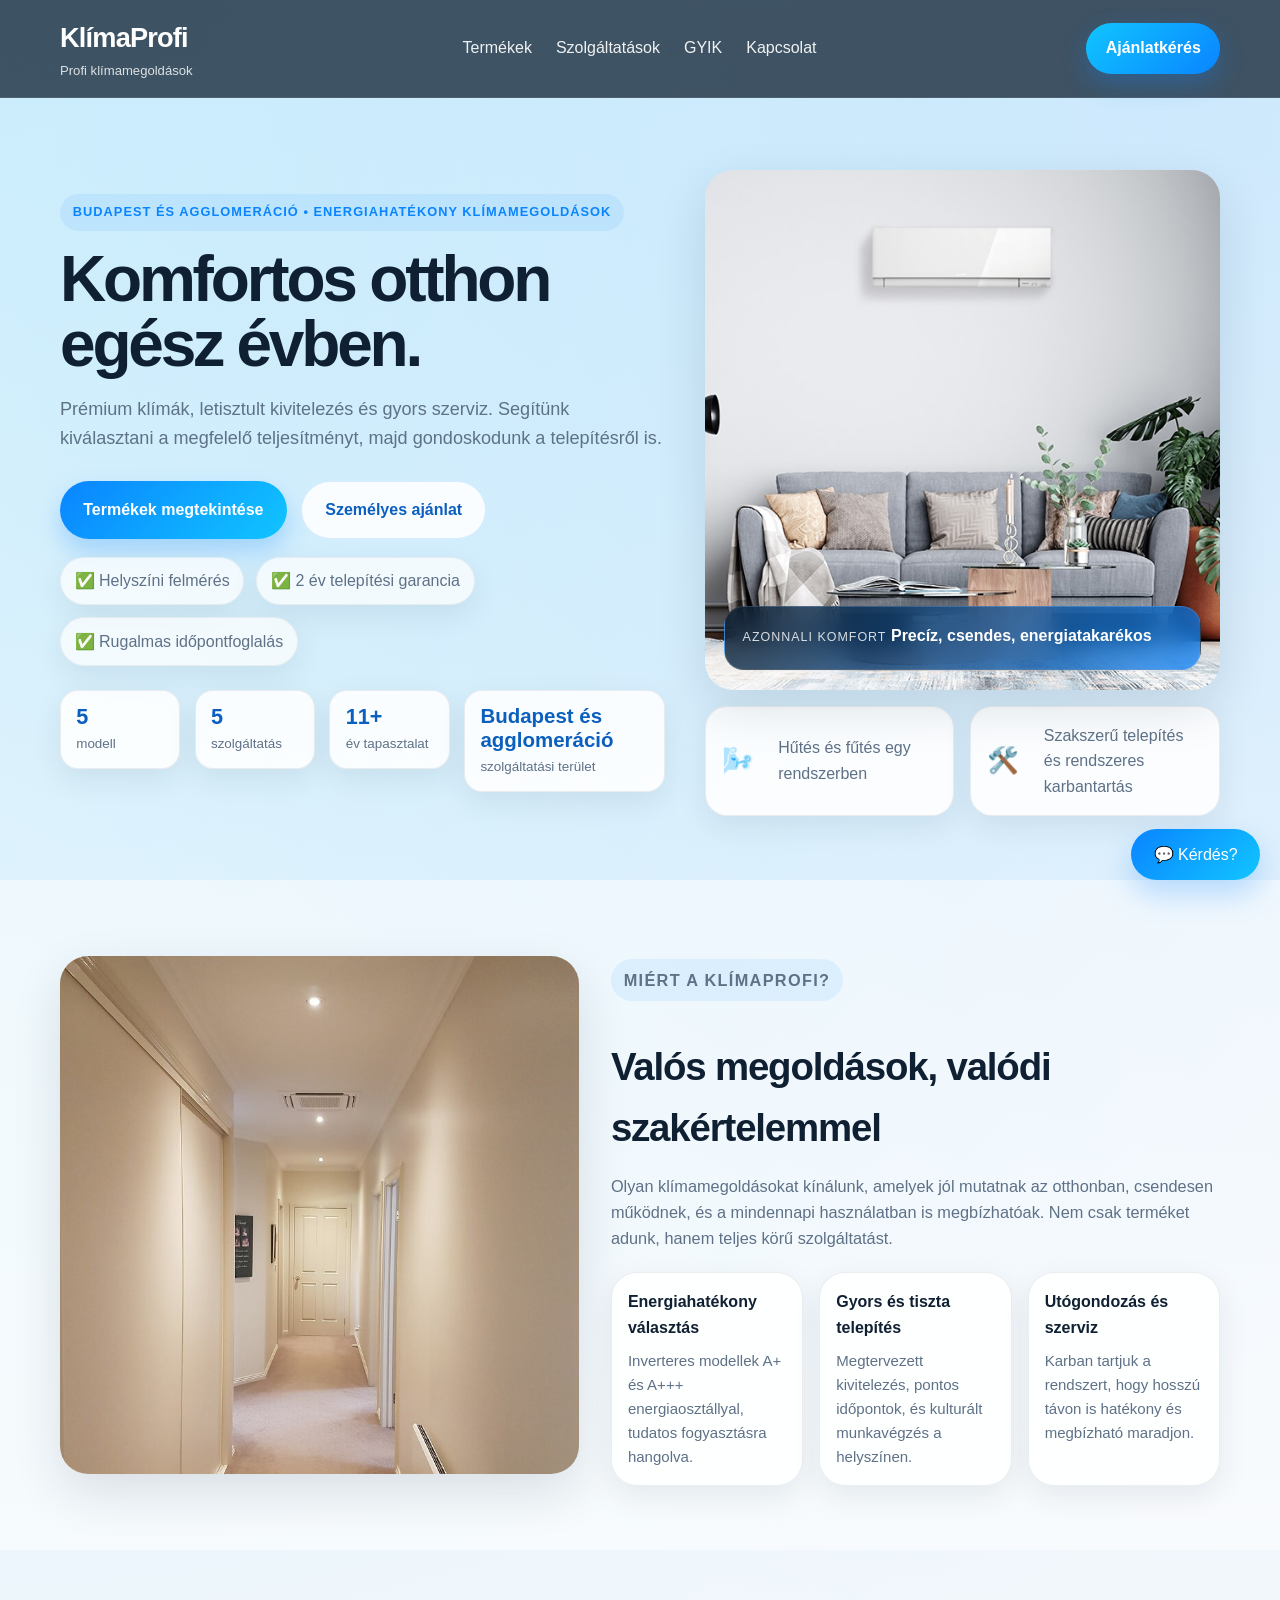
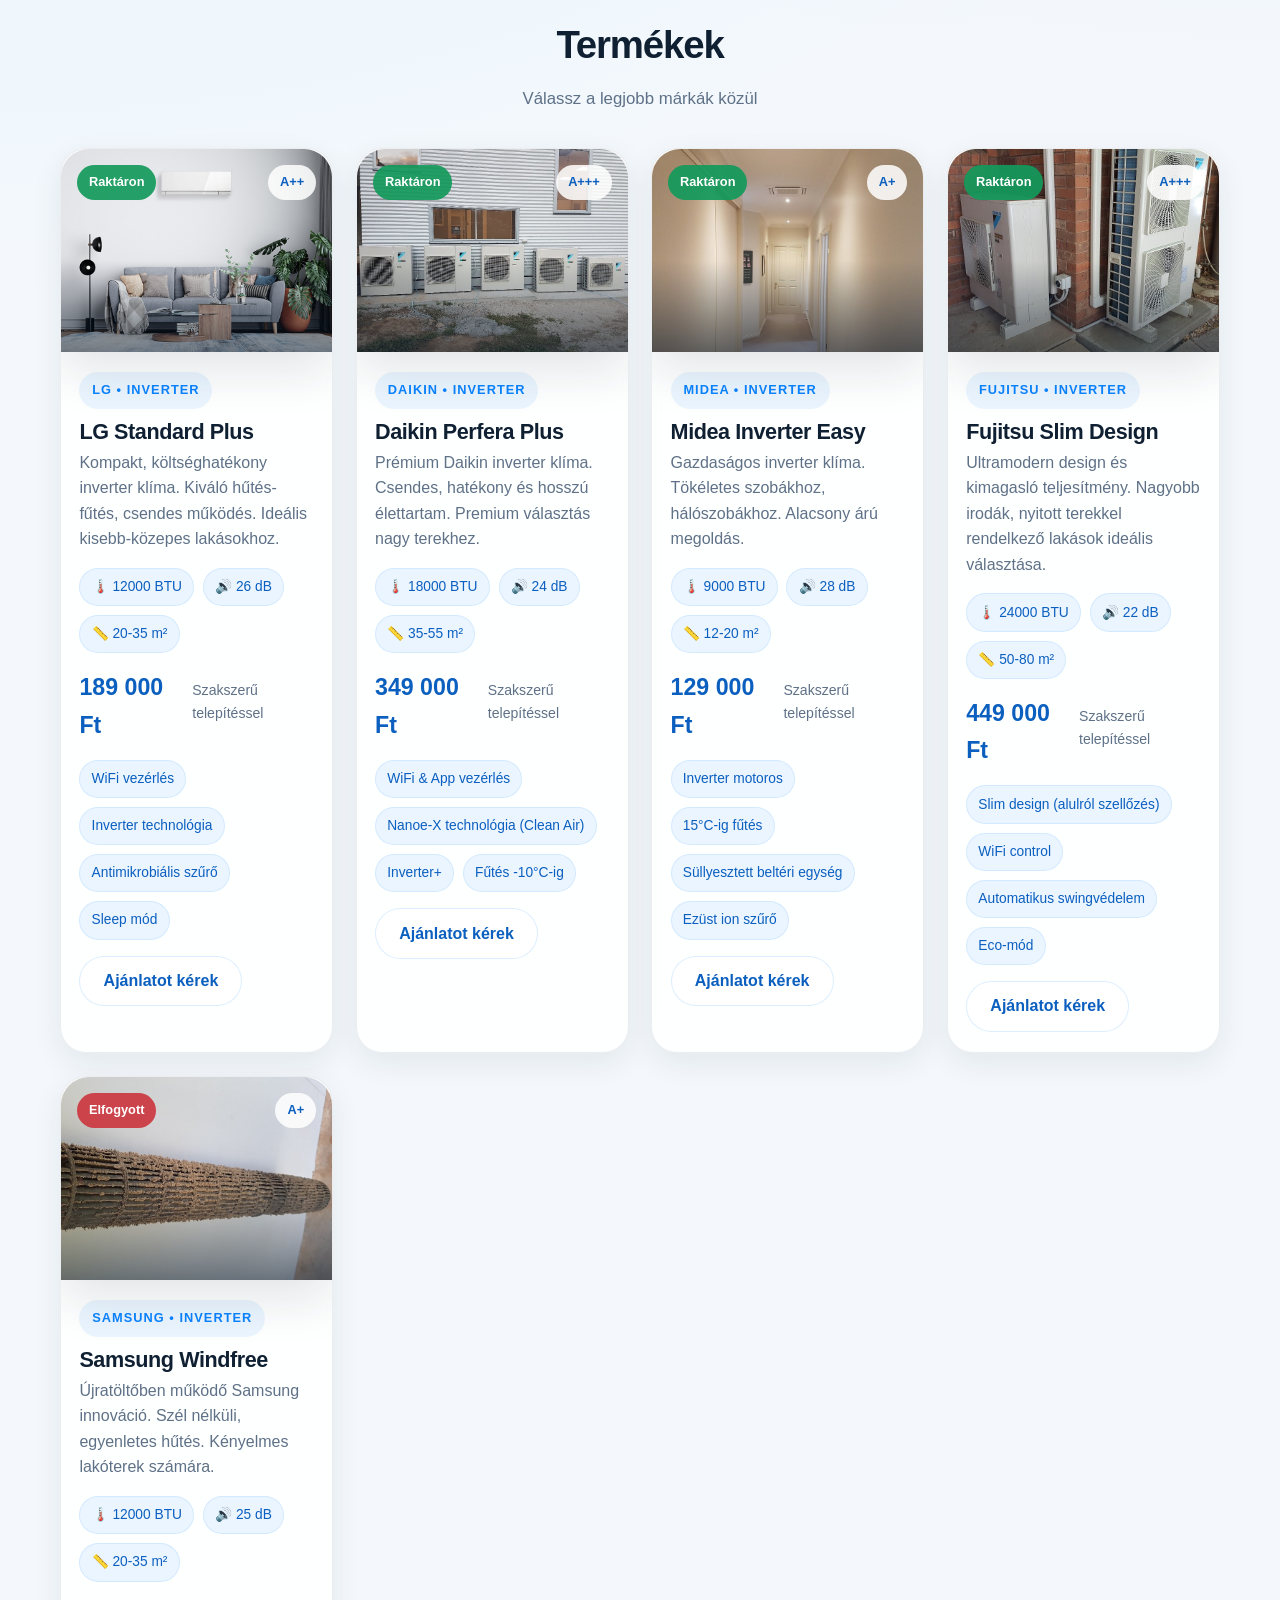
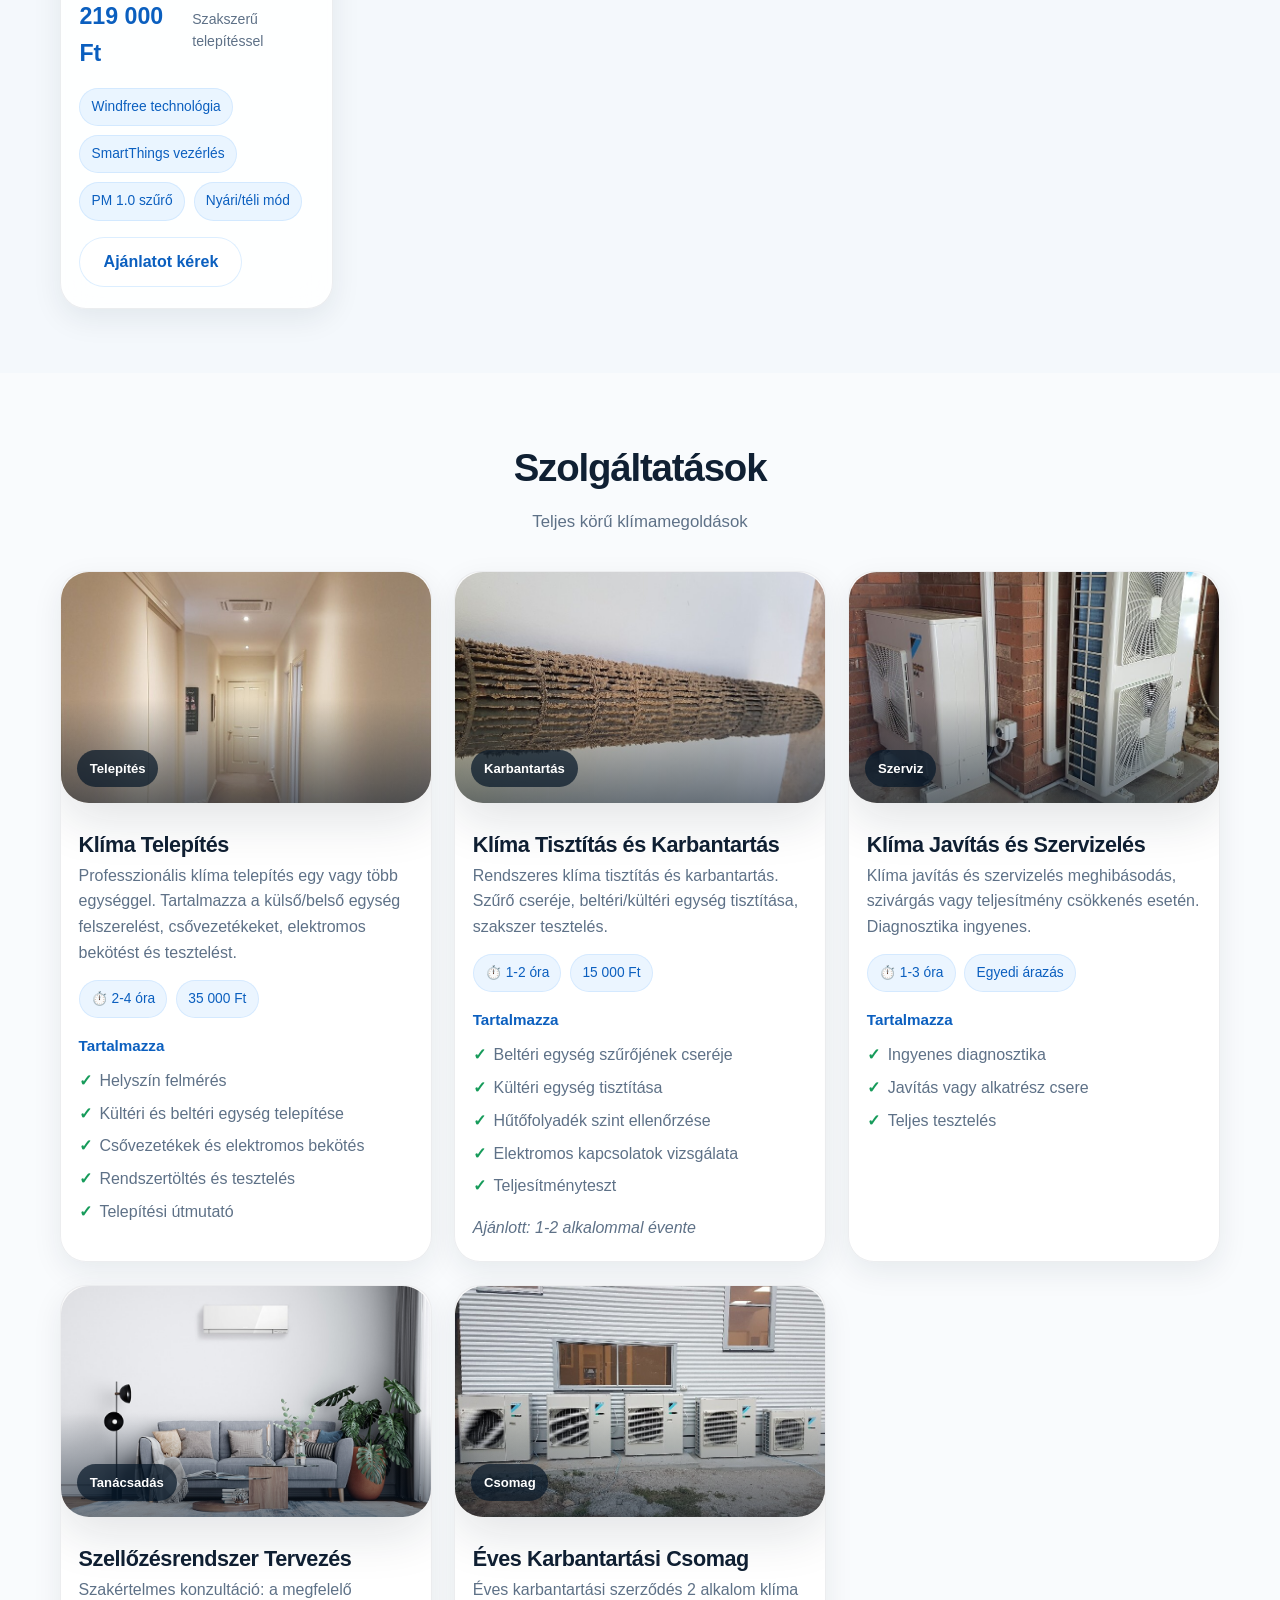
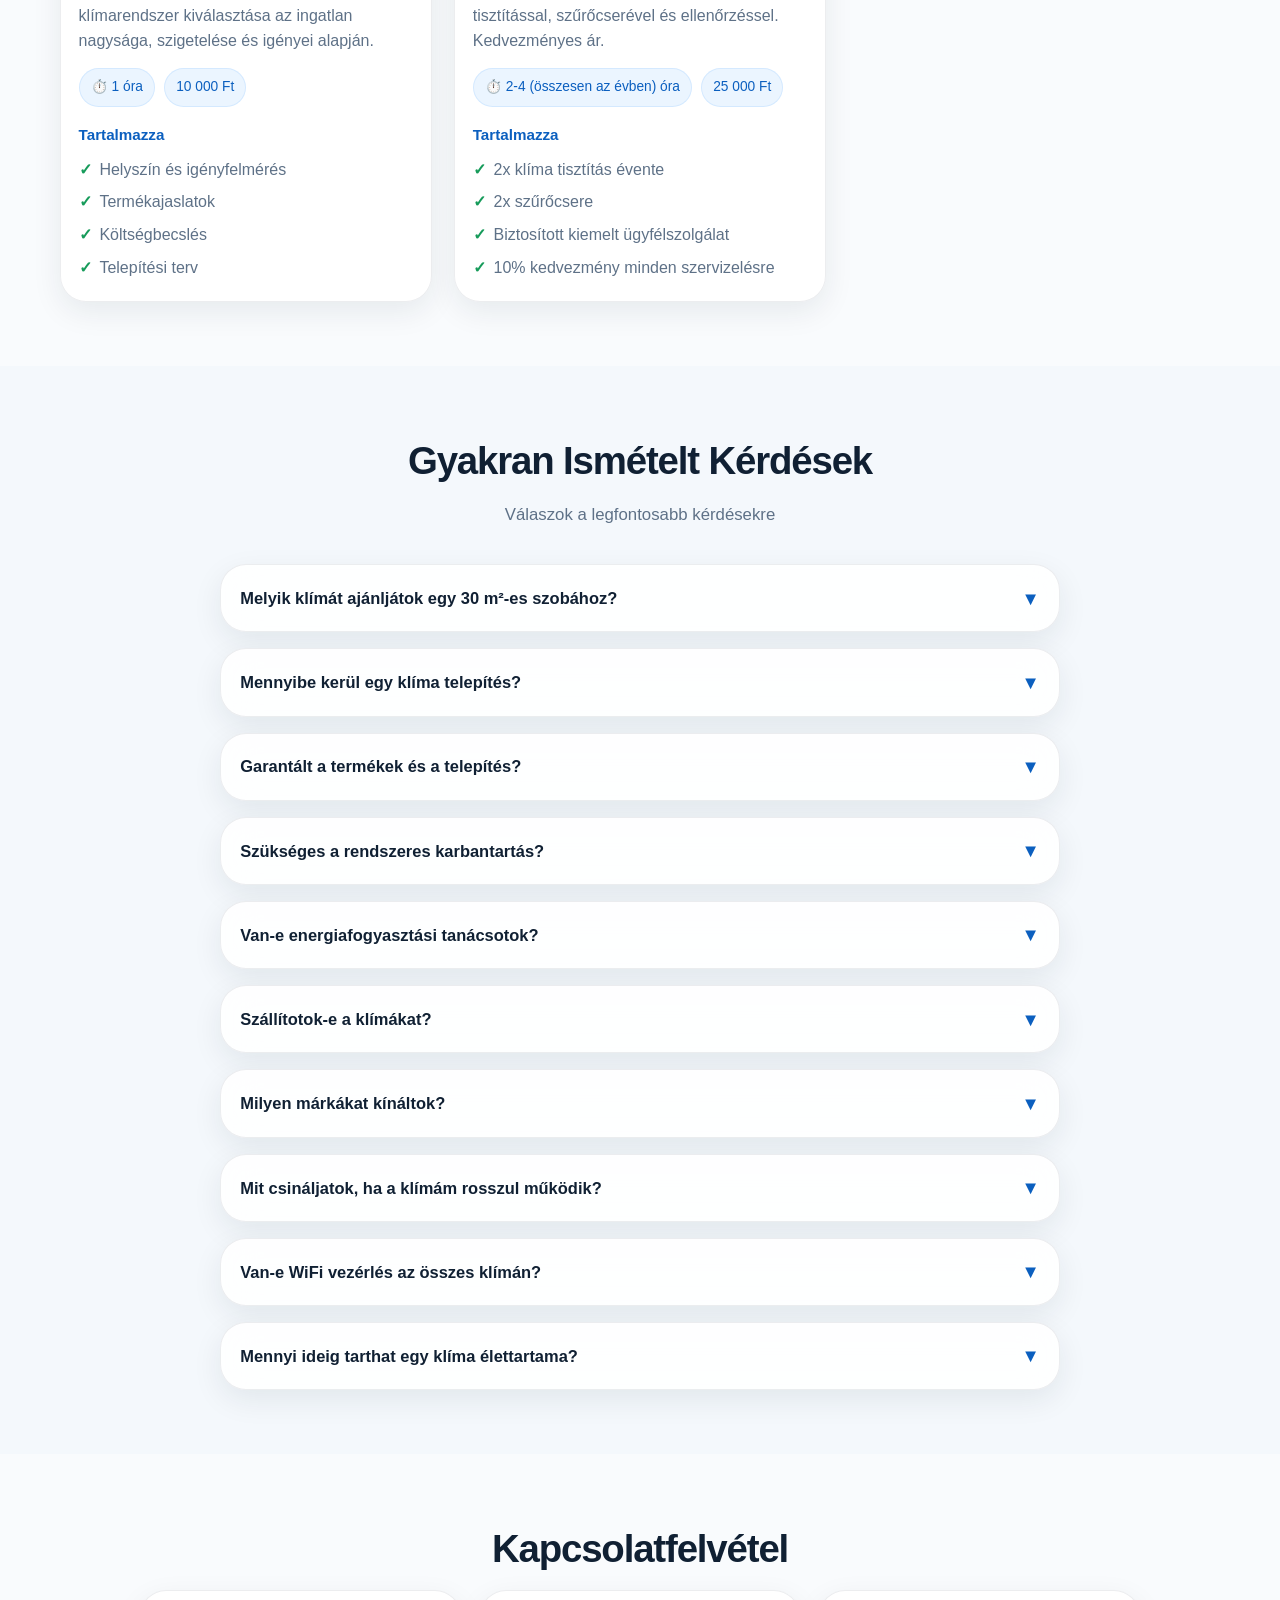
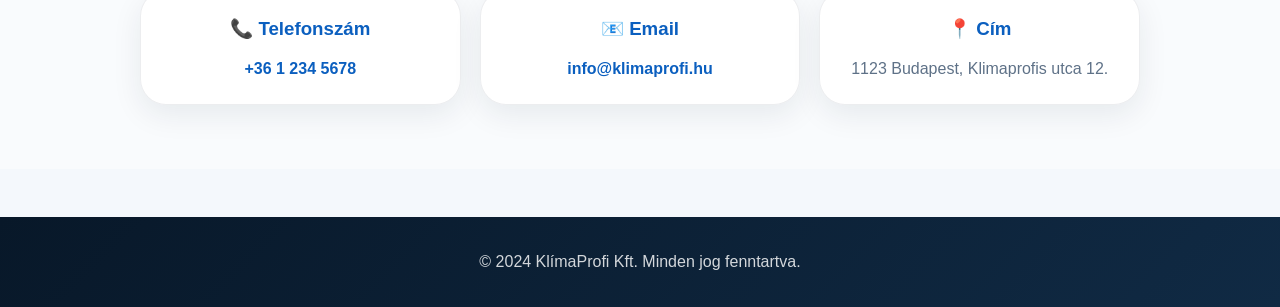
==== docs/index.html @ 574453ff "Add files via upload" ====
<!DOCTYPE html>
<html lang="hu">
<head>
    <meta charset="UTF-8">
    <meta name="viewport" content="width=device-width, initial-scale=1.0">
    <title>KlímaProfi Kft. - Klímamegoldások</title>
    <link rel="stylesheet" href="style.css">
</head>
<body>
    <!-- Navigation -->
    <nav class="navbar">
        <div class="container">
            <div class="logo">
                <h1>KlímaProfi</h1>
                <p class="tagline">Profi klímamegoldások</p>
            </div>
            <ul class="nav-links">
                <li><a href="#termekek">Termékek</a></li>
                <li><a href="#szolgaltatasok">Szolgáltatások</a></li>
                <li><a href="#gyik">GYIK</a></li>
                <li><a href="#kapcsolat">Kapcsolat</a></li>
            </ul>
            <a class="nav-cta" href="#kapcsolat">Ajánlatkérés</a>
        </div>
    </nav>

    <!-- Hero Section -->
    <section class="hero">
        <div class="container hero-layout">
            <div class="hero-copy">
                <p class="eyebrow">Budapest és agglomeráció • energiahatékony klímamegoldások</p>
                <h2>Komfortos otthon egész évben.</h2>
                <p class="hero-lead">
                    Prémium klímák, letisztult kivitelezés és gyors szerviz. Segítünk kiválasztani a megfelelő
                    teljesítményt, majd gondoskodunk a telepítésről is.
                </p>
                <div class="hero-actions">
                    <a class="cta-btn" href="#termekek">Termékek megtekintése</a>
                    <a class="secondary-btn" href="#kapcsolat">Személyes ajánlat</a>
                </div>
                <div class="hero-points">
                    <span>✅ Helyszíni felmérés</span>
                    <span>✅ 2 év telepítési garancia</span>
                    <span>✅ Rugalmas időpontfoglalás</span>
                </div>
                <div class="hero-stats">
                    <div class="stat-card"><strong id="stat-products">5</strong><span>modell</span></div>
                    <div class="stat-card"><strong id="stat-services">5</strong><span>szolgáltatás</span></div>
                    <div class="stat-card"><strong id="stat-years">10+</strong><span>év tapasztalat</span></div>
                    <div class="stat-card"><strong id="stat-area">Budapest</strong><span>szolgáltatási terület</span></div>
                </div>
            </div>

            <div class="hero-visual">
                <div class="hero-image-card">
                    <img src="assets/hero-split-ac.jpg" alt="Modern nappali klímaberendezéssel">
                    <div class="floating-card">
                        <span class="floating-label">Azonnali komfort</span>
                        <strong>Precíz, csendes, energiatakarékos</strong>
                    </div>
                </div>
                <div class="hero-mini-grid">
                    <div class="mini-card">
                        <span>🌬️</span>
                        <p>Hűtés és fűtés egy rendszerben</p>
                    </div>
                    <div class="mini-card">
                        <span>🛠️</span>
                        <p>Szakszerű telepítés és rendszeres karbantartás</p>
                    </div>
                </div>
            </div>
        </div>
    </section>

    <!-- Intro Section -->
    <section class="section intro-section">
        <div class="container intro-grid">
            <div class="intro-image-frame">
                <img src="assets/intro-installation.jpg" alt="Klímaszerelő szakember munkában">
            </div>
            <div class="intro-copy">
                <p class="eyebrow">Miért a KlímaProfi?</p>
                <h2>Valós megoldások, valódi szakértelemmel</h2>
                <p>
                    Olyan klímamegoldásokat kínálunk, amelyek jól mutatnak az otthonban, csendesen működnek,
                    és a mindennapi használatban is megbízhatóak. Nem csak terméket adunk, hanem teljes körű szolgáltatást.
                </p>
                <div class="intro-highlights">
                    <article>
                        <h3>Energiahatékony választás</h3>
                        <p>Inverteres modellek A+ és A+++ energiaosztállyal, tudatos fogyasztásra hangolva.</p>
                    </article>
                    <article>
                        <h3>Gyors és tiszta telepítés</h3>
                        <p>Megtervezett kivitelezés, pontos időpontok, és kulturált munkavégzés a helyszínen.</p>
                    </article>
                    <article>
                        <h3>Utógondozás és szerviz</h3>
                        <p>Karban tartjuk a rendszert, hogy hosszú távon is hatékony és megbízható maradjon.</p>
                    </article>
                </div>
            </div>
        </div>
    </section>

    <!-- Products Section -->
    <section id="termekek" class="section">
        <div class="container">
            <h2>Termékek</h2>
            <p class="section-subtitle">Válassz a legjobb márkák közül</p>
            <div id="products-grid" class="products-grid">
                <!-- Termékek dinamikusan töltődnek be -->
            </div>
        </div>
    </section>

    <!-- Services Section -->
    <section id="szolgaltatasok" class="section section-alt">
        <div class="container">
            <h2>Szolgáltatások</h2>
            <p class="section-subtitle">Teljes körű klímamegoldások</p>
            <div id="services-grid" class="services-grid">
                <!-- Szolgáltatások dinamikusan töltődnek be -->
            </div>
        </div>
    </section>

    <!-- FAQ Section -->
    <section id="gyik" class="section">
        <div class="container">
            <h2>Gyakran Ismételt Kérdések</h2>
            <p class="section-subtitle">Válaszok a legfontosabb kérdésekre</p>
            <div id="faq-container" class="faq-container">
                <!-- GYIK-ek dinamikusan töltődnek be -->
            </div>
        </div>
    </section>

    <!-- Contact Section -->
    <section id="kapcsolat" class="section section-alt">
        <div class="container">
            <h2>Kapcsolatfelvétel</h2>
            <div class="contact-info">
                <div class="contact-item">
                    <h3>📞 Telefonszám</h3>
                    <p><a href="tel:+36123456778">+36 1 234 5678</a></p>
                </div>
                <div class="contact-item">
                    <h3>📧 Email</h3>
                    <p><a href="mailto:info@klimaprofi.hu">info@klimaprofi.hu</a></p>
                </div>
                <div class="contact-item">
                    <h3>📍 Cím</h3>
                    <p>1123 Budapest, Klimaprofis utca 12.</p>
                </div>
            </div>
        </div>
    </section>

    <!-- Footer -->
    <footer class="footer">
        <p>&copy; 2024 KlímaProfi Kft. Minden jog fenntartva.</p>
    </footer>

    <!-- Chatbot Widget -->
    <div id="chatbot-widget" class="chatbot-widget">
        <button id="chatbot-toggle" class="chatbot-toggle">💬 Kérdés?</button>
        <div id="chatbot-window" class="chatbot-window" style="display: none;">
            <div class="chatbot-header">
                <h4>KlímaProfi AI Asszisztens</h4>
                <button id="chatbot-close" class="close-btn">✕</button>
            </div>
            <div id="chatbot-messages" class="chatbot-messages"></div>
            <div class="chatbot-input">
                <label class="sr-only" for="chatbot-input">Chatbot kérdés</label>
                <input type="text" id="chatbot-input" placeholder="Írj egy kérdést..." aria-label="Chatbot kérdés">
                <button id="chatbot-send">Küldés</button>
            </div>
        </div>
    </div>

    <script src="script.js"></script>
    <script>
        document.addEventListener('DOMContentLoaded', () => {
            const chatbotToggle = document.getElementById('chatbot-toggle');
            const chatbotWindow = document.getElementById('chatbot-window');
            const chatbotClose = document.getElementById('chatbot-close');
            const chatbotMessages = document.getElementById('chatbot-messages');
            const chatbotInput = document.getElementById('chatbot-input');
            const chatbotSend = document.getElementById('chatbot-send');

            // --- Event Listeners ---
            chatbotToggle.addEventListener('click', () => {
                chatbotWindow.style.display = 'flex';
                chatbotToggle.style.display = 'none';
            });

            chatbotClose.addEventListener('click', () => {
                chatbotWindow.style.display = 'none';
                chatbotToggle.style.display = 'block';
            });

            chatbotSend.addEventListener('click', sendMessage);
            chatbotInput.addEventListener('keypress', (e) => {
                if (e.key === 'Enter') {
                    sendMessage();
                }
            });

            // --- Functions ---
            function addMessage(message, sender) {
                const messageElement = document.createElement('div');
                messageElement.classList.add('message', sender);
                messageElement.textContent = message;
                chatbotMessages.appendChild(messageElement);
                chatbotMessages.scrollTop = chatbotMessages.scrollHeight;
            }

            async function sendMessage() {
                const message = chatbotInput.value.trim();
                if (message === '') return;

                addMessage(message, 'user');
                chatbotInput.value = '';

                try {
                    const response = await fetch('http://localhost:5000/api/chat', {
                        method: 'POST',
                        headers: {
                            'Content-Type': 'application/json',
                        },
                        body: JSON.stringify({ message }),
                    });

                    if (!response.ok) {
                        throw new Error(`HTTP error! status: ${response.status}`);
                    }

                    const data = await response.json();
                    addMessage(data.response, 'bot');
                } catch (error) {
                    console.error('Hiba a chatbot API hívásakor:', error);
                    addMessage('Hiba történt a válasszal. Kérlek, próbáld újra később.', 'bot');
                }
            }
        });
    </script>
</body>
</html>
---- docs/style.css ----
* {
    margin: 0;
    padding: 0;
    box-sizing: border-box;
}

:root {
    --bg: #f4f8fc;
    --surface: rgba(255, 255, 255, 0.88);
    --surface-strong: #ffffff;
    --text: #102033;
    --muted: #5e7187;
    --primary: #0a84ff;
    --primary-dark: #0b5fbf;
    --accent: #11c5ff;
    --line: rgba(16, 32, 51, 0.08);
    --shadow: 0 18px 50px rgba(16, 32, 51, 0.12);
    --shadow-soft: 0 10px 30px rgba(16, 32, 51, 0.08);
}

html {
    scroll-behavior: smooth;
}

body {
    font-family: 'Segoe UI', Tahoma, Geneva, Verdana, sans-serif;
    line-height: 1.6;
    color: var(--text);
    background:
        radial-gradient(circle at top left, rgba(17, 197, 255, 0.16), transparent 28%),
        radial-gradient(circle at top right, rgba(10, 132, 255, 0.12), transparent 25%),
        var(--bg);
}

img {
    max-width: 100%;
    display: block;
}

.container {
    max-width: 1200px;
    margin: 0 auto;
    padding: 0 20px;
}

a {
    text-decoration: none;
    color: inherit;
}

button {
    cursor: pointer;
    border: none;
    font-size: 1rem;
    font-family: inherit;
}

.sr-only {
    position: absolute;
    width: 1px;
    height: 1px;
    padding: 0;
    margin: -1px;
    overflow: hidden;
    clip: rect(0, 0, 0, 0);
    white-space: nowrap;
    border: 0;
}

.eyebrow {
    display: inline-block;
    font-size: 0.8rem;
    font-weight: 700;
    letter-spacing: 0.08em;
    text-transform: uppercase;
    color: var(--primary);
    background: rgba(10, 132, 255, 0.08);
    padding: 0.5rem 0.8rem;
    border-radius: 999px;
}

/* Navigation */
.navbar {
    position: sticky;
    top: 0;
    z-index: 1000;
    backdrop-filter: blur(18px);
    background: rgba(8, 24, 41, 0.72);
    border-bottom: 1px solid rgba(255, 255, 255, 0.08);
    color: white;
}

.navbar .container {
    display: flex;
    justify-content: space-between;
    align-items: center;
    gap: 1rem;
    padding-top: 1rem;
    padding-bottom: 1rem;
}

.logo h1 {
    font-size: 1.7rem;
    font-weight: 800;
    letter-spacing: -0.03em;
}

.logo .tagline {
    font-size: 0.82rem;
    opacity: 0.82;
}

.nav-links {
    display: flex;
    list-style: none;
    gap: 1.5rem;
    align-items: center;
}

.nav-links a,
.nav-cta {
    color: rgba(255, 255, 255, 0.92);
    transition: all 0.25s ease;
}

.nav-links a:hover {
    color: white;
}

.nav-cta {
    background: linear-gradient(135deg, var(--accent), var(--primary));
    color: white;
    padding: 0.8rem 1.2rem;
    border-radius: 999px;
    font-weight: 700;
    box-shadow: 0 10px 24px rgba(10, 132, 255, 0.28);
}

.nav-cta:hover {
    transform: translateY(-1px);
}

/* Hero Section */
.hero {
    padding: 4.5rem 0 4rem;
    color: var(--text);
}

.hero-layout {
    display: grid;
    grid-template-columns: 1.08fr 0.92fr;
    gap: 2.5rem;
    align-items: center;
}

.hero-copy h2 {
    font-size: clamp(2.6rem, 5vw, 4.6rem);
    line-height: 1.02;
    margin: 1rem 0 1.1rem;
    letter-spacing: -0.05em;
}

.hero-lead {
    font-size: 1.13rem;
    color: var(--muted);
    max-width: 42rem;
}

.hero-actions {
    display: flex;
    flex-wrap: wrap;
    gap: 0.9rem;
    margin: 1.8rem 0 1.1rem;
}

.cta-btn,
.secondary-btn,
.ghost-btn {
    display: inline-flex;
    align-items: center;
    justify-content: center;
    border-radius: 999px;
    padding: 0.95rem 1.45rem;
    font-weight: 700;
    transition: transform 0.25s ease, box-shadow 0.25s ease, background 0.25s ease;
}

.hero-actions a.cta-btn,
.hero-actions a.secondary-btn {
    text-decoration: none;
}

.cta-btn {
    background: linear-gradient(135deg, var(--primary), var(--accent));
    color: white;
    box-shadow: 0 12px 24px rgba(10, 132, 255, 0.26);
}

.secondary-btn,
.ghost-btn {
    background: rgba(255, 255, 255, 0.88);
    color: var(--primary-dark);
    border: 1px solid rgba(10, 132, 255, 0.14);
}

.cta-btn:hover,
.secondary-btn:hover,
.ghost-btn:hover {
    transform: translateY(-2px);
}

.hero-points {
    display: flex;
    flex-wrap: wrap;
    gap: 0.75rem;
    color: var(--muted);
    margin-bottom: 1.5rem;
}

.hero-points span {
    background: rgba(255, 255, 255, 0.7);
    border: 1px solid rgba(16, 32, 51, 0.06);
    padding: 0.65rem 0.85rem;
    border-radius: 999px;
    box-shadow: var(--shadow-soft);
}

.hero-stats {
    display: grid;
    grid-template-columns: repeat(3, minmax(98px, 0.75fr)) minmax(150px, 1.25fr);
    align-items: start;
    gap: 0.9rem;
    margin-top: 1rem;
}

.stat-card {
    min-width: 0;
    background: var(--surface);
    border: 1px solid var(--line);
    border-radius: 18px;
    padding: 0.85rem 0.95rem;
    box-shadow: var(--shadow-soft);
}

.stat-card strong {
    display: block;
    font-size: 1.35rem;
    line-height: 1.18;
    margin-bottom: 0.2rem;
    color: var(--primary-dark);
    overflow-wrap: anywhere;
}

.stat-card span {
    display: block;
    font-size: 0.84rem;
    color: var(--muted);
    overflow-wrap: anywhere;
}

.stat-card:nth-child(4) strong {
    font-size: clamp(1rem, 2vw, 1.28rem);
}

.hero-visual {
    display: grid;
    gap: 1rem;
}

.hero-image-card,
.intro-image-frame,
.service-media,
.product-media {
    overflow: hidden;
    border-radius: 28px;
    box-shadow: var(--shadow);
}

.hero-image-card {
    position: relative;
    min-height: 520px;
    background: #dcecf8;
}

.hero-image-card img,
.intro-image-frame img,
.service-media img,
.product-media img {
    width: 100%;
    height: 100%;
    object-fit: cover;
}

.floating-card {
    position: absolute;
    left: 1.2rem;
    bottom: 1.2rem;
    right: 1.2rem;
    padding: 1rem 1.1rem;
    border-radius: 20px;
    color: white;
    background: linear-gradient(135deg, rgba(8, 24, 41, 0.8), rgba(10, 132, 255, 0.72));
    backdrop-filter: blur(12px);
    border: 1px solid rgba(255, 255, 255, 0.12);
}

.floating-label {
    display: inline-block;
    font-size: 0.78rem;
    text-transform: uppercase;
    letter-spacing: 0.08em;
    opacity: 0.82;
    margin-bottom: 0.35rem;
}

.hero-mini-grid {
    display: grid;
    grid-template-columns: repeat(2, minmax(0, 1fr));
    gap: 1rem;
}

.mini-card {
    background: var(--surface);
    border: 1px solid var(--line);
    border-radius: 22px;
    padding: 1rem;
    box-shadow: var(--shadow-soft);
    display: grid;
    grid-template-columns: 42px 1fr;
    gap: 0.9rem;
    align-items: center;
}

.mini-card span {
    font-size: 1.6rem;
}

.mini-card p {
    color: var(--muted);
}

/* Sections */
.section {
    padding: 4rem 0;
}

section[id] {
    scroll-margin-top: 110px;
}

.section:nth-of-type(even) {
    background: rgba(255, 255, 255, 0.52);
}

.section h2 {
    font-size: clamp(2rem, 3vw, 3rem);
    text-align: center;
    margin-bottom: 0.65rem;
    letter-spacing: -0.03em;
}

.section-subtitle {
    text-align: center;
    color: var(--muted);
    margin-bottom: 2.2rem;
    font-size: 1.05rem;
}

/* Intro Section */
.intro-grid {
    display: grid;
    grid-template-columns: 0.92fr 1.08fr;
    gap: 2rem;
    align-items: center;
}

.intro-image-frame {
    min-height: 460px;
}

.intro-copy h2 {
    text-align: left;
    margin-top: 0.9rem;
}

.intro-copy p {
    color: var(--muted);
    font-size: 1.02rem;
    margin: 0.9rem 0 1.3rem;
}

.intro-highlights {
    display: grid;
    grid-template-columns: repeat(3, minmax(0, 1fr));
    gap: 1rem;
}

.intro-highlights article,
.contact-item,
.faq-item,
.product-card,
.service-card {
    background: var(--surface);
    border: 1px solid var(--line);
    border-radius: 26px;
    backdrop-filter: blur(18px);
    box-shadow: var(--shadow-soft);
}

.intro-highlights article {
    padding: 1rem;
}

.intro-highlights h3 {
    font-size: 1rem;
    margin-bottom: 0.5rem;
}

.intro-highlights p {
    font-size: 0.94rem;
    margin: 0;
}

/* Products Grid */
.products-grid {
    display: grid;
    grid-template-columns: repeat(auto-fit, minmax(270px, 1fr));
    gap: 1.4rem;
}

.product-card {
    overflow: hidden;
    display: flex;
    flex-direction: column;
}

.product-media {
    position: relative;
    aspect-ratio: 4 / 3;
    border-bottom-left-radius: 0;
    border-bottom-right-radius: 0;
}

.product-media::after,
.service-media::after {
    content: '';
    position: absolute;
    inset: 0;
    background: linear-gradient(180deg, transparent 55%, rgba(8, 24, 41, 0.55));
}

.product-badges {
    position: absolute;
    left: 1rem;
    right: 1rem;
    top: 1rem;
    display: flex;
    justify-content: space-between;
    gap: 0.75rem;
    z-index: 1;
}

.badge {
    display: inline-flex;
    align-items: center;
    padding: 0.45rem 0.75rem;
    border-radius: 999px;
    font-size: 0.8rem;
    font-weight: 700;
    color: white;
    background: rgba(8, 24, 41, 0.72);
}

.badge.soft {
    background: rgba(255, 255, 255, 0.86);
    color: var(--primary-dark);
}

.badge.in-stock {
    background: rgba(20, 153, 92, 0.92);
}

.badge.out-of-stock {
    background: rgba(205, 57, 65, 0.92);
}

.product-body {
    padding: 1.25rem 1.15rem 1.3rem;
}

.product-body h3,
.service-body h3 {
    font-size: 1.35rem;
    letter-spacing: -0.02em;
    margin-top: 0.4rem;
    overflow-wrap: anywhere;
}

.product-description,
.service-body p {
    color: var(--muted);
    overflow-wrap: anywhere;
}

.spec-chips,
.service-meta,
.feature-tags {
    display: flex;
    flex-wrap: wrap;
    gap: 0.55rem;
}

.spec-chips {
    margin: 1rem 0;
}

.spec-chips span,
.service-meta span,
.feature-tags span {
    background: rgba(10, 132, 255, 0.08);
    color: var(--primary-dark);
    border: 1px solid rgba(10, 132, 255, 0.1);
    border-radius: 999px;
    padding: 0.45rem 0.7rem;
    font-size: 0.86rem;
}

.price-row {
    display: flex;
    align-items: baseline;
    justify-content: space-between;
    gap: 1rem;
    margin: 0.9rem 0 1rem;
}

.price {
    font-size: 1.45rem;
    font-weight: 800;
    color: var(--primary-dark);
}

.product-cta-note {
    font-size: 0.88rem;
    color: var(--muted);
}

.feature-tags {
    margin-bottom: 1rem;
}

/* Services Grid */
.services-grid {
    display: grid;
    grid-template-columns: repeat(auto-fit, minmax(285px, 1fr));
    gap: 1.4rem;
}

.service-card {
    overflow: hidden;
}

.service-media {
    position: relative;
    aspect-ratio: 16 / 10;
}

.service-type {
    position: absolute;
    z-index: 1;
    left: 1rem;
    bottom: 1rem;
    color: white;
    background: rgba(8, 24, 41, 0.72);
    padding: 0.5rem 0.8rem;
    border-radius: 999px;
    font-size: 0.82rem;
    font-weight: 700;
}

.service-body {
    padding: 1.2rem 1.1rem 1.3rem;
}

.service-meta {
    margin: 0.9rem 0 1rem;
}

.service-body h4 {
    margin: 1rem 0 0.6rem;
    font-size: 0.95rem;
    color: var(--primary-dark);
}

.service-body ul {
    list-style: none;
    display: grid;
    gap: 0.45rem;
}

.service-body li {
    color: var(--muted);
    padding-left: 1.3rem;
    position: relative;
}

.service-body li::before {
    content: '✓';
    position: absolute;
    left: 0;
    top: 0;
    color: #169b5a;
    font-weight: 800;
}

.service-note {
    margin-top: 1rem;
    font-style: italic;
    color: var(--muted);
}

/* FAQ */
.faq-container {
    max-width: 840px;
    margin: 0 auto;
    display: grid;
    gap: 1rem;
}

.faq-item {
    overflow: hidden;
}

.faq-question {
    padding: 1.15rem 1.2rem;
    cursor: pointer;
    display: flex;
    justify-content: space-between;
    align-items: center;
    gap: 1rem;
}

.faq-question h4 {
    font-size: 1.03rem;
    flex: 1;
    min-width: 0;
    overflow-wrap: anywhere;
}

.faq-toggle {
    color: var(--primary-dark);
    font-size: 1.15rem;
    transition: transform 0.25s ease;
}

.faq-item.active .faq-toggle {
    transform: rotate(180deg);
}

.faq-answer {
    padding: 0 1.2rem 1.2rem;
    display: none;
    color: var(--muted);
    overflow-wrap: anywhere;
}

.faq-item.active .faq-answer {
    display: block;
}

/* Contact Section */
.contact-info {
    display: grid;
    grid-template-columns: repeat(auto-fit, minmax(240px, 1fr));
    gap: 1.2rem;
    max-width: 1000px;
    margin: 0 auto;
}

.contact-item {
    padding: 1.4rem;
    text-align: center;
}

.contact-item h3 {
    color: var(--primary-dark);
    margin-bottom: 0.8rem;
}

.contact-item a {
    color: var(--primary-dark);
    font-weight: 700;
}

.contact-item p {
    color: var(--muted);
}

/* Footer */
.footer {
    background: linear-gradient(135deg, #081829, #102a44);
    color: rgba(255, 255, 255, 0.82);
    text-align: center;
    padding: 2rem;
    margin-top: 3rem;
}

/* Chatbot Widget */
.chatbot-widget {
    position: fixed;
    bottom: 20px;
    right: 20px;
    z-index: 999;
}

.chatbot-toggle {
    background: linear-gradient(135deg, var(--primary), var(--accent));
    color: white;
    padding: 1rem 1.4rem;
    border-radius: 999px;
    font-size: 1rem;
    box-shadow: 0 14px 30px rgba(10, 132, 255, 0.26);
    transition: transform 0.25s ease, box-shadow 0.25s ease;
}

.chatbot-toggle:hover {
    transform: translateY(-2px) scale(1.02);
    box-shadow: 0 18px 34px rgba(10, 132, 255, 0.33);
}

.chatbot-window {
    position: absolute;
    bottom: 80px;
    right: 0;
    width: 360px;
    height: 460px;
    background: rgba(255, 255, 255, 0.96);
    border-radius: 22px;
    box-shadow: var(--shadow);
    display: flex;
    flex-direction: column;
    border: 1px solid rgba(16, 32, 51, 0.08);
    overflow: hidden;
}

.chatbot-header {
    background: linear-gradient(135deg, #081829, #0a84ff);
    color: white;
    padding: 1rem;
    display: flex;
    justify-content: space-between;
    align-items: center;
}

.chatbot-header h4 {
    margin: 0;
}

.close-btn {
    background: none;
    color: white;
    font-size: 1.3rem;
    cursor: pointer;
}

.chatbot-messages {
    flex-grow: 1;
    padding: 1rem;
    overflow-y: auto;
}

.chatbot-input {
    display: flex;
    gap: 0.5rem;
    padding: 1rem;
    border-top: 1px solid rgba(16, 32, 51, 0.08);
    background: white;
}

.chatbot-input input {
    flex-grow: 1;
    padding: 0.8rem 0.9rem;
    border: 1px solid rgba(16, 32, 51, 0.12);
    border-radius: 14px;
    font-size: 0.95rem;
}

.chatbot-input button {
    background: var(--primary);
    color: white;
    padding: 0.8rem 1.1rem;
    border-radius: 14px;
    font-weight: 700;
}

/* Animations */
@keyframes fadeInDown {
    from {
        opacity: 0;
        transform: translateY(-20px);
    }
    to {
        opacity: 1;
        transform: translateY(0);
    }
}

/* Responsive */
@media (max-width: 1024px) {
    .hero-layout,
    .intro-grid {
        grid-template-columns: 1fr;
    }

    .hero-image-card {
        min-height: 420px;
    }

    .intro-highlights,
    .hero-stats {
        grid-template-columns: repeat(2, minmax(0, 1fr));
    }
}

@media (max-width: 768px) {
    .navbar .container {
        flex-wrap: wrap;
    }

    .nav-links {
        width: 100%;
        justify-content: center;
        flex-wrap: wrap;
        gap: 0.9rem 1rem;
    }

    .nav-cta {
        margin-left: auto;
    }

    .hero {
        padding-top: 3rem;
    }

    .hero-actions,
    .hero-points {
        flex-direction: column;
        align-items: flex-start;
    }

    .hero-stats,
    .intro-highlights,
    .hero-mini-grid {
        grid-template-columns: 1fr;
    }

    .section {
        padding: 3.2rem 0;
    }

    .chatbot-window {
        width: min(92vw, 360px);
        height: 420px;
    }
}
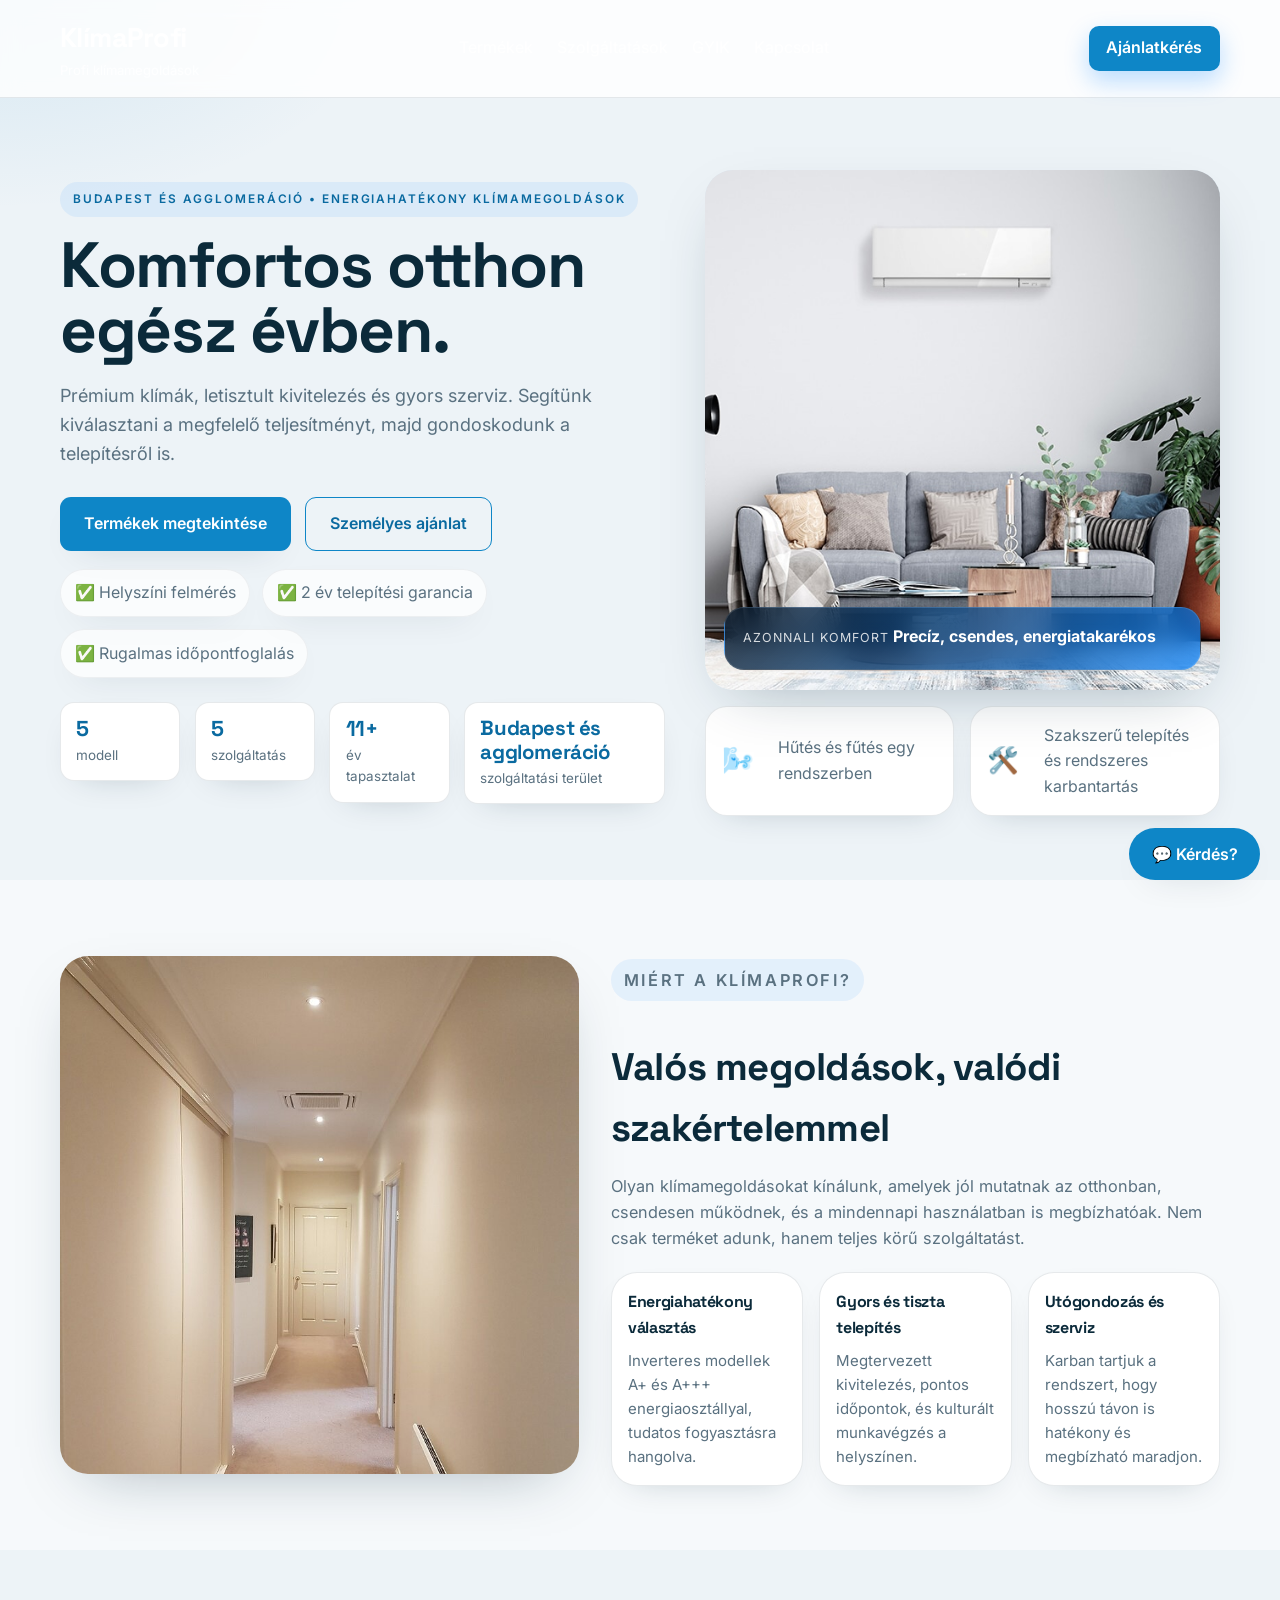
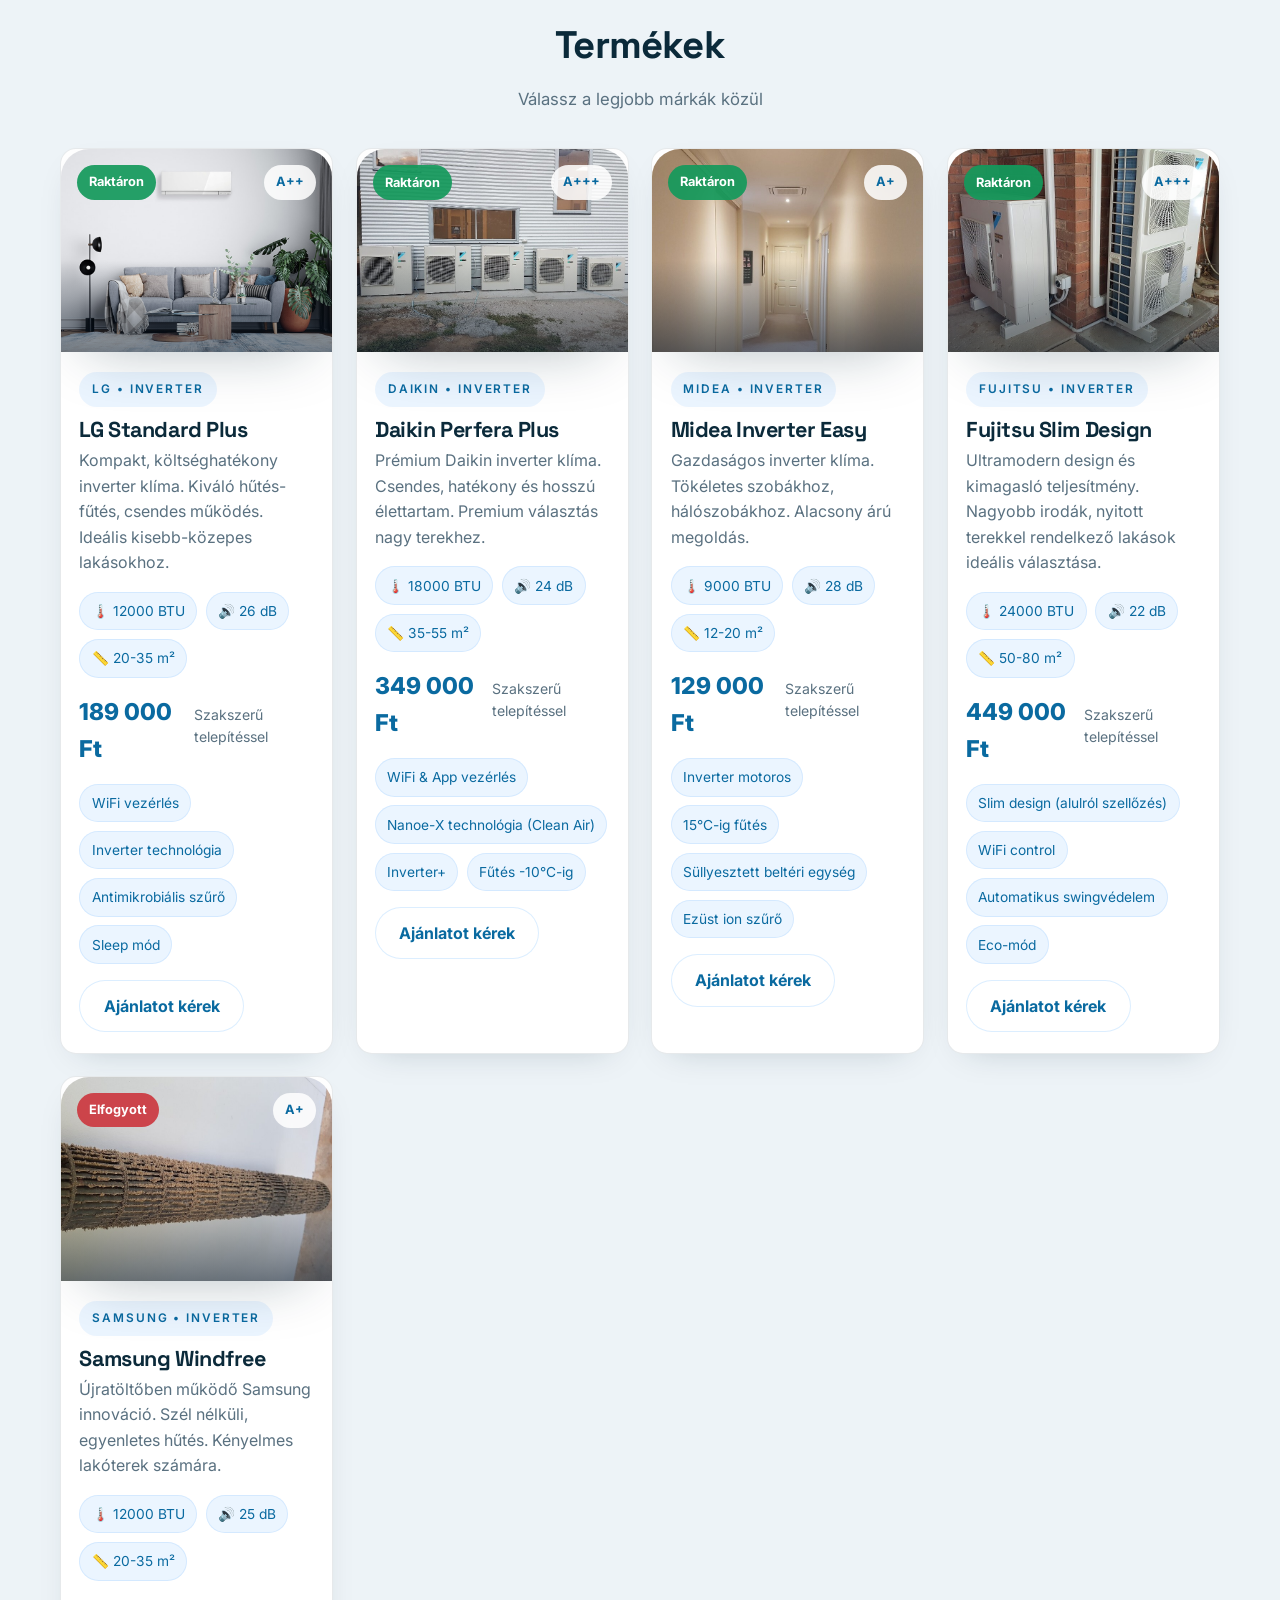
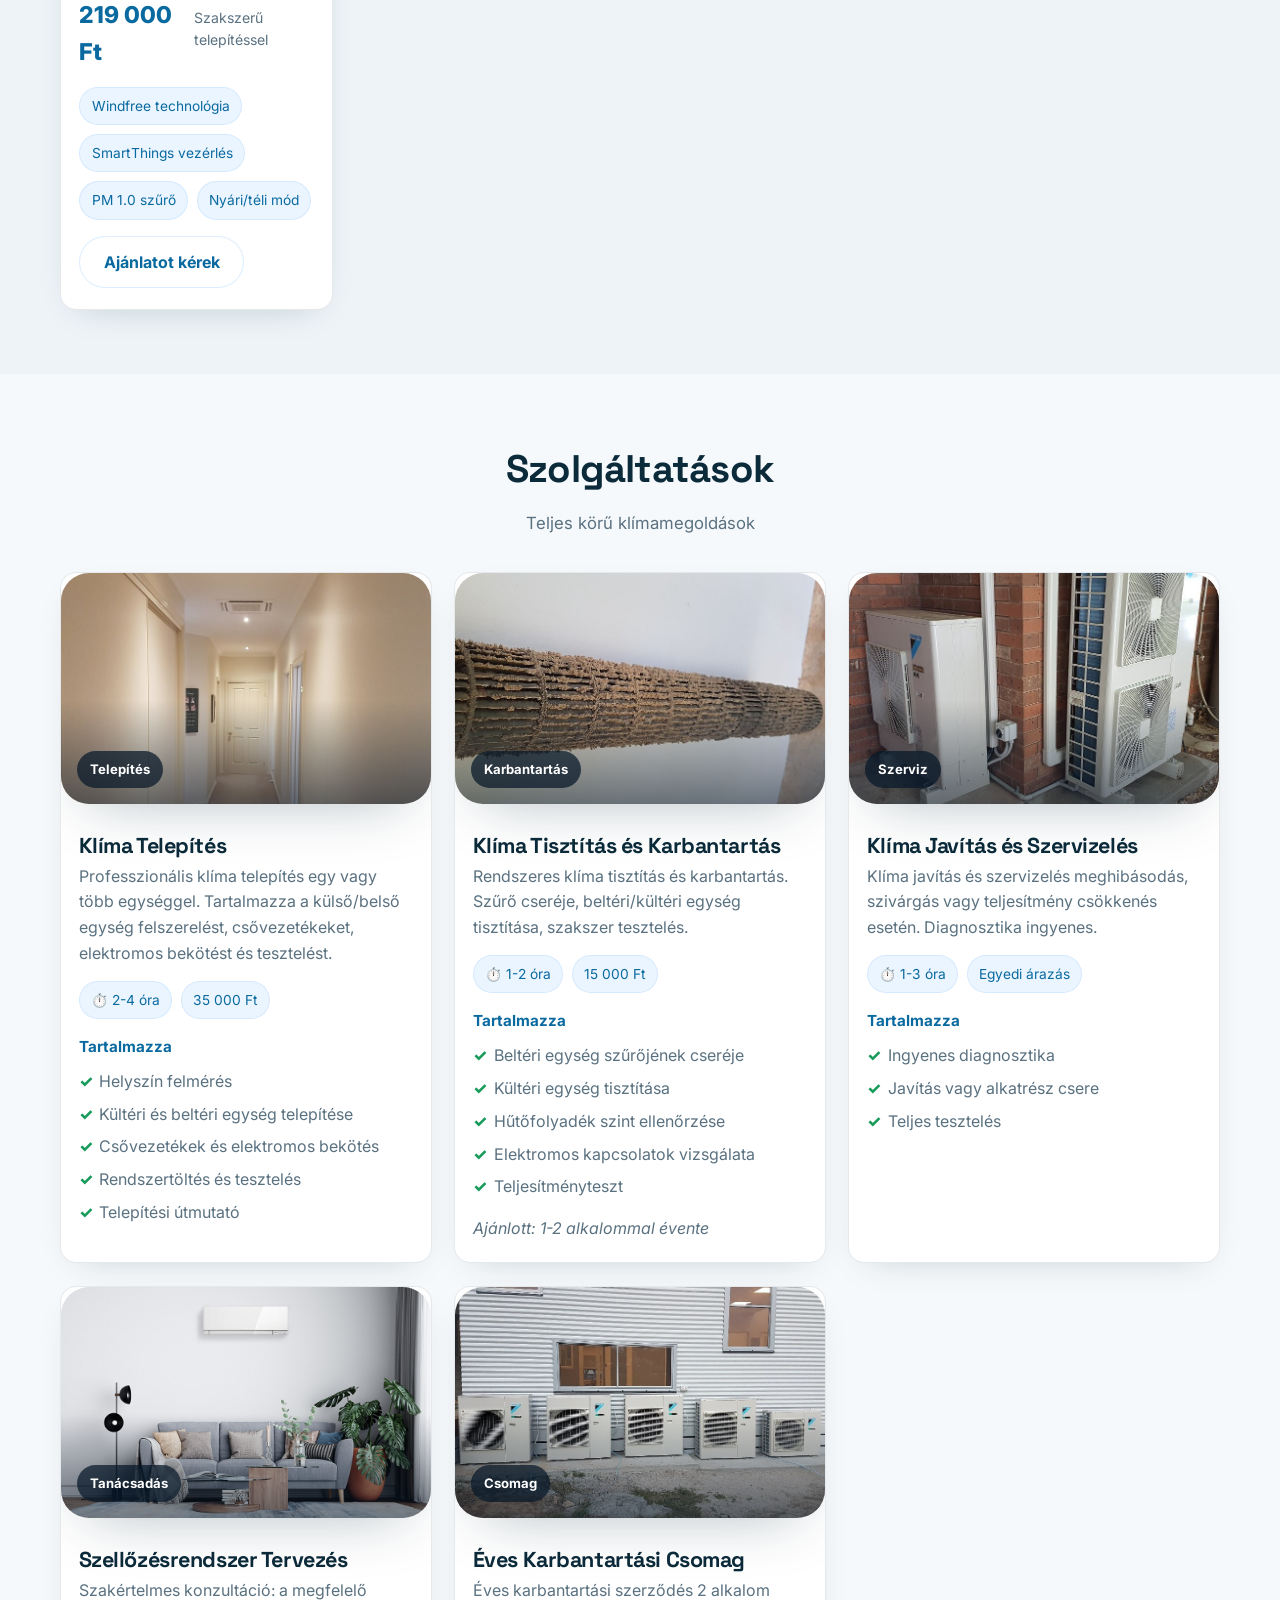
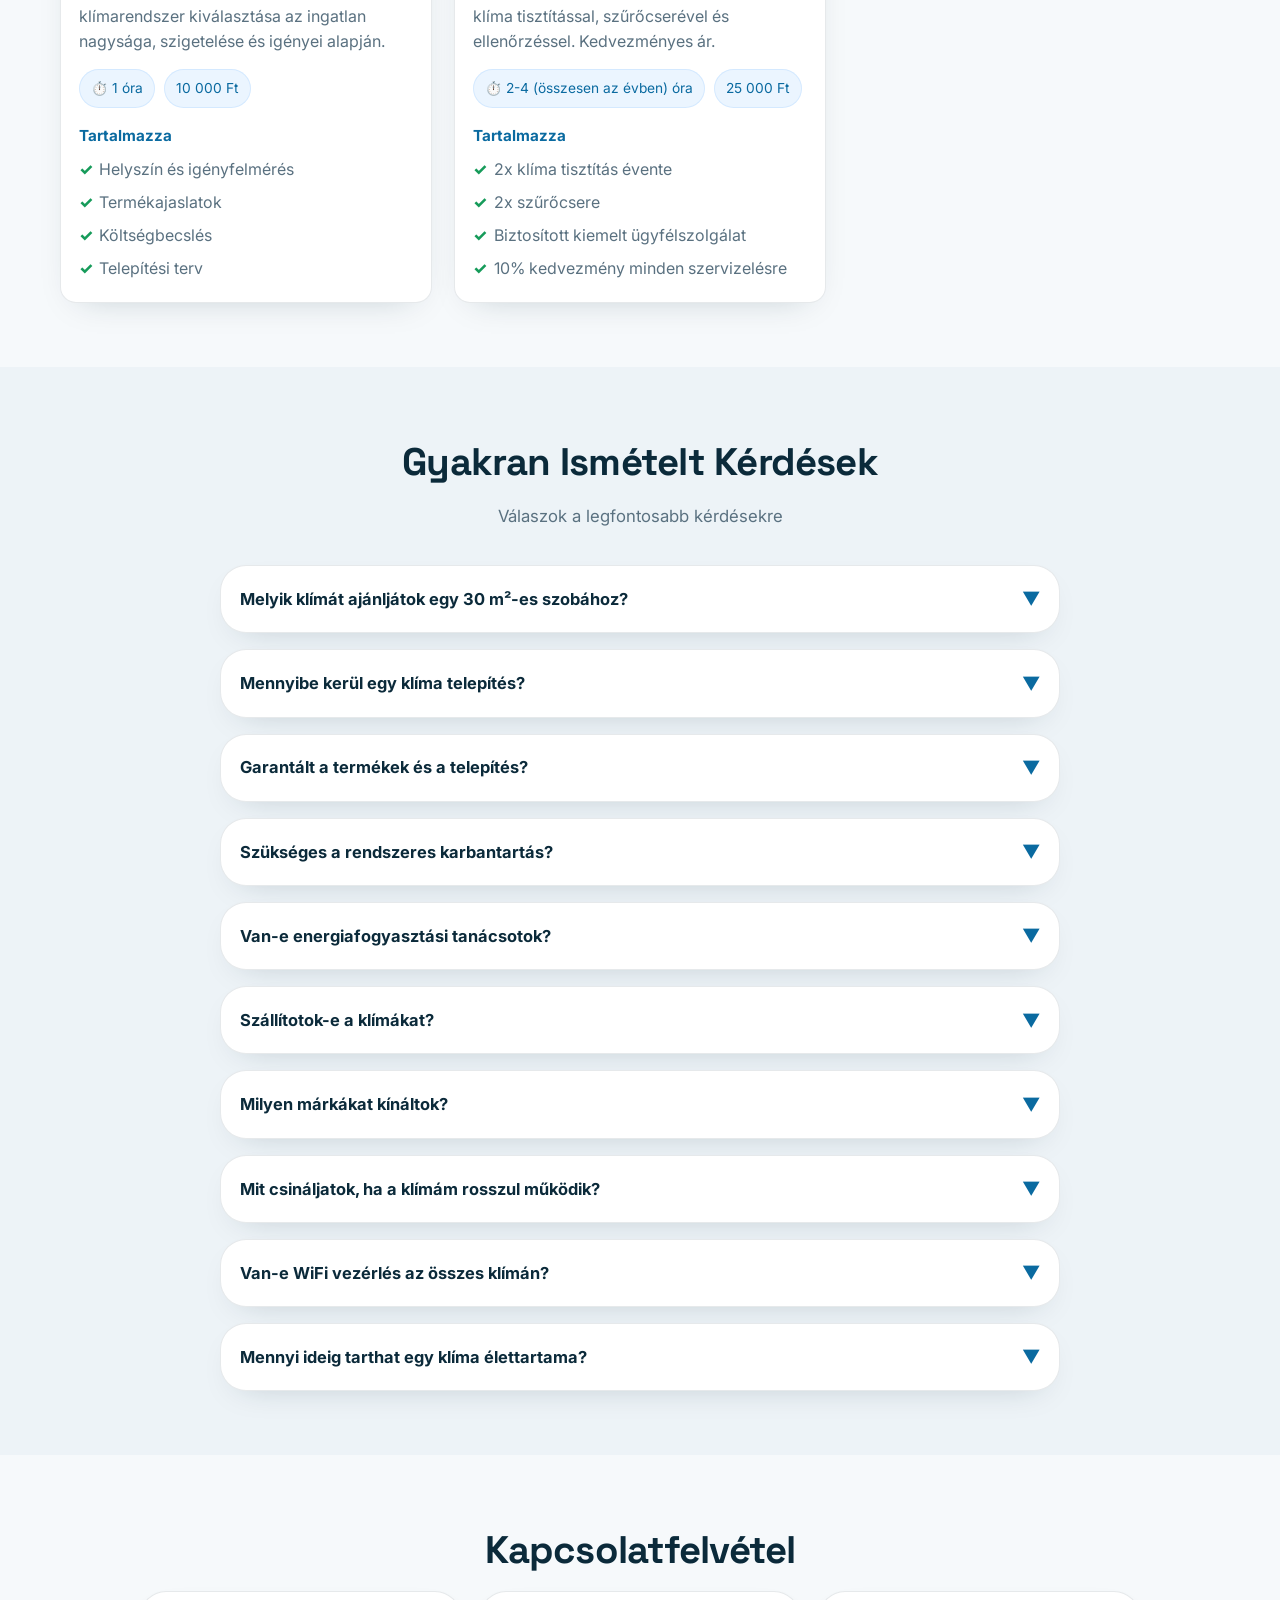
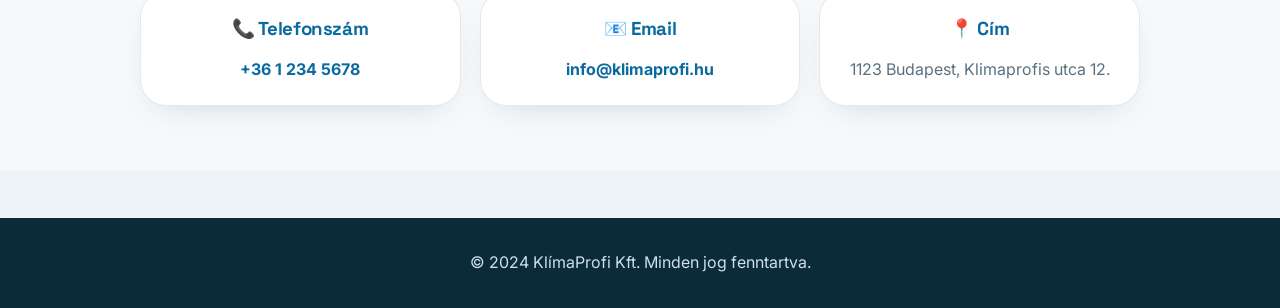
==== commit 0e8bc303: "Add files via upload" ====
--- a/docs/index.html
+++ b/docs/index.html
@@ -1,250 +1,316 @@
-<!DOCTYPE html>
-<html lang="hu">
-<head>
-    <meta charset="UTF-8">
-    <meta name="viewport" content="width=device-width, initial-scale=1.0">
-    <title>KlímaProfi Kft. - Klímamegoldások</title>
-    <link rel="stylesheet" href="style.css">
-</head>
-<body>
-    <!-- Navigation -->
-    <nav class="navbar">
-        <div class="container">
-            <div class="logo">
-                <h1>KlímaProfi</h1>
-                <p class="tagline">Profi klímamegoldások</p>
-            </div>
-            <ul class="nav-links">
-                <li><a href="#termekek">Termékek</a></li>
-                <li><a href="#szolgaltatasok">Szolgáltatások</a></li>
-                <li><a href="#gyik">GYIK</a></li>
-                <li><a href="#kapcsolat">Kapcsolat</a></li>
-            </ul>
-            <a class="nav-cta" href="#kapcsolat">Ajánlatkérés</a>
-        </div>
-    </nav>
-
-    <!-- Hero Section -->
-    <section class="hero">
-        <div class="container hero-layout">
-            <div class="hero-copy">
-                <p class="eyebrow">Budapest és agglomeráció • energiahatékony klímamegoldások</p>
-                <h2>Komfortos otthon egész évben.</h2>
-                <p class="hero-lead">
-                    Prémium klímák, letisztult kivitelezés és gyors szerviz. Segítünk kiválasztani a megfelelő
-                    teljesítményt, majd gondoskodunk a telepítésről is.
-                </p>
-                <div class="hero-actions">
-                    <a class="cta-btn" href="#termekek">Termékek megtekintése</a>
-                    <a class="secondary-btn" href="#kapcsolat">Személyes ajánlat</a>
-                </div>
-                <div class="hero-points">
-                    <span>✅ Helyszíni felmérés</span>
-                    <span>✅ 2 év telepítési garancia</span>
-                    <span>✅ Rugalmas időpontfoglalás</span>
-                </div>
-                <div class="hero-stats">
-                    <div class="stat-card"><strong id="stat-products">5</strong><span>modell</span></div>
-                    <div class="stat-card"><strong id="stat-services">5</strong><span>szolgáltatás</span></div>
-                    <div class="stat-card"><strong id="stat-years">10+</strong><span>év tapasztalat</span></div>
-                    <div class="stat-card"><strong id="stat-area">Budapest</strong><span>szolgáltatási terület</span></div>
-                </div>
-            </div>
-
-            <div class="hero-visual">
-                <div class="hero-image-card">
-                    <img src="assets/hero-split-ac.jpg" alt="Modern nappali klímaberendezéssel">
-                    <div class="floating-card">
-                        <span class="floating-label">Azonnali komfort</span>
-                        <strong>Precíz, csendes, energiatakarékos</strong>
-                    </div>
-                </div>
-                <div class="hero-mini-grid">
-                    <div class="mini-card">
-                        <span>🌬️</span>
-                        <p>Hűtés és fűtés egy rendszerben</p>
-                    </div>
-                    <div class="mini-card">
-                        <span>🛠️</span>
-                        <p>Szakszerű telepítés és rendszeres karbantartás</p>
-                    </div>
-                </div>
-            </div>
-        </div>
-    </section>
-
-    <!-- Intro Section -->
-    <section class="section intro-section">
-        <div class="container intro-grid">
-            <div class="intro-image-frame">
-                <img src="assets/intro-installation.jpg" alt="Klímaszerelő szakember munkában">
-            </div>
-            <div class="intro-copy">
-                <p class="eyebrow">Miért a KlímaProfi?</p>
-                <h2>Valós megoldások, valódi szakértelemmel</h2>
-                <p>
-                    Olyan klímamegoldásokat kínálunk, amelyek jól mutatnak az otthonban, csendesen működnek,
-                    és a mindennapi használatban is megbízhatóak. Nem csak terméket adunk, hanem teljes körű szolgáltatást.
-                </p>
-                <div class="intro-highlights">
-                    <article>
-                        <h3>Energiahatékony választás</h3>
-                        <p>Inverteres modellek A+ és A+++ energiaosztállyal, tudatos fogyasztásra hangolva.</p>
-                    </article>
-                    <article>
-                        <h3>Gyors és tiszta telepítés</h3>
-                        <p>Megtervezett kivitelezés, pontos időpontok, és kulturált munkavégzés a helyszínen.</p>
-                    </article>
-                    <article>
-                        <h3>Utógondozás és szerviz</h3>
-                        <p>Karban tartjuk a rendszert, hogy hosszú távon is hatékony és megbízható maradjon.</p>
-                    </article>
-                </div>
-            </div>
-        </div>
-    </section>
-
-    <!-- Products Section -->
-    <section id="termekek" class="section">
-        <div class="container">
-            <h2>Termékek</h2>
-            <p class="section-subtitle">Válassz a legjobb márkák közül</p>
-            <div id="products-grid" class="products-grid">
-                <!-- Termékek dinamikusan töltődnek be -->
-            </div>
-        </div>
-    </section>
-
-    <!-- Services Section -->
-    <section id="szolgaltatasok" class="section section-alt">
-        <div class="container">
-            <h2>Szolgáltatások</h2>
-            <p class="section-subtitle">Teljes körű klímamegoldások</p>
-            <div id="services-grid" class="services-grid">
-                <!-- Szolgáltatások dinamikusan töltődnek be -->
-            </div>
-        </div>
-    </section>
-
-    <!-- FAQ Section -->
-    <section id="gyik" class="section">
-        <div class="container">
-            <h2>Gyakran Ismételt Kérdések</h2>
-            <p class="section-subtitle">Válaszok a legfontosabb kérdésekre</p>
-            <div id="faq-container" class="faq-container">
-                <!-- GYIK-ek dinamikusan töltődnek be -->
-            </div>
-        </div>
-    </section>
-
-    <!-- Contact Section -->
-    <section id="kapcsolat" class="section section-alt">
-        <div class="container">
-            <h2>Kapcsolatfelvétel</h2>
-            <div class="contact-info">
-                <div class="contact-item">
-                    <h3>📞 Telefonszám</h3>
-                    <p><a href="tel:+36123456778">+36 1 234 5678</a></p>
-                </div>
-                <div class="contact-item">
-                    <h3>📧 Email</h3>
-                    <p><a href="mailto:info@klimaprofi.hu">info@klimaprofi.hu</a></p>
-                </div>
-                <div class="contact-item">
-                    <h3>📍 Cím</h3>
-                    <p>1123 Budapest, Klimaprofis utca 12.</p>
-                </div>
-            </div>
-        </div>
-    </section>
-
-    <!-- Footer -->
-    <footer class="footer">
-        <p>&copy; 2024 KlímaProfi Kft. Minden jog fenntartva.</p>
-    </footer>
-
-    <!-- Chatbot Widget -->
-    <div id="chatbot-widget" class="chatbot-widget">
-        <button id="chatbot-toggle" class="chatbot-toggle">💬 Kérdés?</button>
-        <div id="chatbot-window" class="chatbot-window" style="display: none;">
-            <div class="chatbot-header">
-                <h4>KlímaProfi AI Asszisztens</h4>
-                <button id="chatbot-close" class="close-btn">✕</button>
-            </div>
-            <div id="chatbot-messages" class="chatbot-messages"></div>
-            <div class="chatbot-input">
-                <label class="sr-only" for="chatbot-input">Chatbot kérdés</label>
-                <input type="text" id="chatbot-input" placeholder="Írj egy kérdést..." aria-label="Chatbot kérdés">
-                <button id="chatbot-send">Küldés</button>
-            </div>
-        </div>
-    </div>
-
-    <script src="script.js"></script>
-    <script>
-        document.addEventListener('DOMContentLoaded', () => {
-            const chatbotToggle = document.getElementById('chatbot-toggle');
-            const chatbotWindow = document.getElementById('chatbot-window');
-            const chatbotClose = document.getElementById('chatbot-close');
-            const chatbotMessages = document.getElementById('chatbot-messages');
-            const chatbotInput = document.getElementById('chatbot-input');
-            const chatbotSend = document.getElementById('chatbot-send');
-
-            // --- Event Listeners ---
-            chatbotToggle.addEventListener('click', () => {
-                chatbotWindow.style.display = 'flex';
-                chatbotToggle.style.display = 'none';
-            });
-
-            chatbotClose.addEventListener('click', () => {
-                chatbotWindow.style.display = 'none';
-                chatbotToggle.style.display = 'block';
-            });
-
-            chatbotSend.addEventListener('click', sendMessage);
-            chatbotInput.addEventListener('keypress', (e) => {
-                if (e.key === 'Enter') {
-                    sendMessage();
-                }
-            });
-
-            // --- Functions ---
-            function addMessage(message, sender) {
-                const messageElement = document.createElement('div');
-                messageElement.classList.add('message', sender);
-                messageElement.textContent = message;
-                chatbotMessages.appendChild(messageElement);
-                chatbotMessages.scrollTop = chatbotMessages.scrollHeight;
-            }
-
-            async function sendMessage() {
-                const message = chatbotInput.value.trim();
-                if (message === '') return;
-
-                addMessage(message, 'user');
-                chatbotInput.value = '';
-
-                try {
-                    const response = await fetch('http://localhost:5000/api/chat', {
-                        method: 'POST',
-                        headers: {
-                            'Content-Type': 'application/json',
-                        },
-                        body: JSON.stringify({ message }),
-                    });
-
-                    if (!response.ok) {
-                        throw new Error(`HTTP error! status: ${response.status}`);
-                    }
-
-                    const data = await response.json();
-                    addMessage(data.response, 'bot');
-                } catch (error) {
-                    console.error('Hiba a chatbot API hívásakor:', error);
-                    addMessage('Hiba történt a válasszal. Kérlek, próbáld újra később.', 'bot');
-                }
-            }
-        });
-    </script>
-</body>
+<!DOCTYPE html>
+<html lang="hu">
+<head>
+    <meta charset="UTF-8">
+    <meta name="viewport" content="width=device-width, initial-scale=1.0">
+    <title>KlímaProfi Kft. - Klímamegoldások</title>
+    <link rel="stylesheet" href="style.css">
+    <link rel="preconnect" href="https://fonts.googleapis.com">
+    <link rel="preconnect" href="https://fonts.gstatic.com" crossorigin>
+    <link href="https://fonts.googleapis.com/css2?family=Space+Grotesk:wght@500;600;700&family=Inter:wght@400;500;600&display=swap" rel="stylesheet">
+</head>
+<body>
+<!-- Navigation -->
+<nav class="navbar">
+    <div class="container">
+        <div class="logo">
+            <h1>KlímaProfi</h1>
+            <p class="tagline">Profi klímamegoldások</p>
+        </div>
+        <ul class="nav-links">
+            <li><a href="#termekek">Termékek</a></li>
+            <li><a href="#szolgaltatasok">Szolgáltatások</a></li>
+            <li><a href="#gyik">GYIK</a></li>
+            <li><a href="#kapcsolat">Kapcsolat</a></li>
+        </ul>
+        <a class="nav-cta" href="ajanlatkeres.html" onclick="openLeadModal(event)">Ajánlatkérés</a>
+    </div>
+</nav>
+
+<!-- Hero Section -->
+<section class="hero">
+    <div class="container hero-layout">
+        <div class="hero-copy">
+            <p class="eyebrow">Budapest és agglomeráció • energiahatékony klímamegoldások</p>
+            <h2>Komfortos otthon egész évben.</h2>
+            <p class="hero-lead">
+                Prémium klímák, letisztult kivitelezés és gyors szerviz. Segítünk kiválasztani a megfelelő
+                teljesítményt, majd gondoskodunk a telepítésről is.
+            </p>
+            <div class="hero-actions">
+                <a class="cta-btn" href="#termekek">Termékek megtekintése</a>
+                <a class="secondary-btn" href="ajanlatkeres.html" onclick="openLeadModal(event)">Személyes ajánlat</a>
+            </div>
+            <div class="hero-points">
+                <span>✅ Helyszíni felmérés</span>
+                <span>✅ 2 év telepítési garancia</span>
+                <span>✅ Rugalmas időpontfoglalás</span>
+            </div>
+            <div class="hero-stats">
+                <div class="stat-card"><strong id="stat-products">5</strong><span>modell</span></div>
+                <div class="stat-card"><strong id="stat-services">5</strong><span>szolgáltatás</span></div>
+                <div class="stat-card"><strong id="stat-years">10+</strong><span>év tapasztalat</span></div>
+                <div class="stat-card"><strong id="stat-area">Budapest</strong><span>szolgáltatási terület</span></div>
+            </div>
+        </div>
+
+        <div class="hero-visual">
+            <div class="hero-image-card">
+                <img src="assets/hero-split-ac.jpg" alt="Modern nappali klímaberendezéssel">
+                <div class="floating-card">
+                    <span class="floating-label">Azonnali komfort</span>
+                    <strong>Precíz, csendes, energiatakarékos</strong>
+                </div>
+            </div>
+            <div class="hero-mini-grid">
+                <div class="mini-card">
+                    <span>🌬️</span>
+                    <p>Hűtés és fűtés egy rendszerben</p>
+                </div>
+                <div class="mini-card">
+                    <span>🛠️</span>
+                    <p>Szakszerű telepítés és rendszeres karbantartás</p>
+                </div>
+            </div>
+        </div>
+    </div>
+</section>
+
+<!-- Intro Section -->
+<section class="section intro-section">
+    <div class="container intro-grid">
+        <div class="intro-image-frame">
+            <img src="assets/intro-installation.jpg" alt="Klímaszerelő szakember munkában">
+        </div>
+        <div class="intro-copy">
+            <p class="eyebrow">Miért a KlímaProfi?</p>
+            <h2>Valós megoldások, valódi szakértelemmel</h2>
+            <p>
+                Olyan klímamegoldásokat kínálunk, amelyek jól mutatnak az otthonban, csendesen működnek,
+                és a mindennapi használatban is megbízhatóak. Nem csak terméket adunk, hanem teljes körű szolgáltatást.
+            </p>
+            <div class="intro-highlights">
+                <article>
+                    <h3>Energiahatékony választás</h3>
+                    <p>Inverteres modellek A+ és A+++ energiaosztállyal, tudatos fogyasztásra hangolva.</p>
+                </article>
+                <article>
+                    <h3>Gyors és tiszta telepítés</h3>
+                    <p>Megtervezett kivitelezés, pontos időpontok, és kulturált munkavégzés a helyszínen.</p>
+                </article>
+                <article>
+                    <h3>Utógondozás és szerviz</h3>
+                    <p>Karban tartjuk a rendszert, hogy hosszú távon is hatékony és megbízható maradjon.</p>
+                </article>
+            </div>
+        </div>
+    </div>
+</section>
+
+<!-- Products Section -->
+<section id="termekek" class="section">
+    <div class="container">
+        <h2>Termékek</h2>
+        <p class="section-subtitle">Válassz a legjobb márkák közül</p>
+        <div id="products-grid" class="products-grid">
+            <!-- Termékek dinamikusan töltődnek be -->
+        </div>
+    </div>
+</section>
+
+<!-- Services Section -->
+<section id="szolgaltatasok" class="section section-alt">
+    <div class="container">
+        <h2>Szolgáltatások</h2>
+        <p class="section-subtitle">Teljes körű klímamegoldások</p>
+        <div id="services-grid" class="services-grid">
+            <!-- Szolgáltatások dinamikusan töltődnek be -->
+        </div>
+    </div>
+</section>
+
+<!-- FAQ Section -->
+<section id="gyik" class="section">
+    <div class="container">
+        <h2>Gyakran Ismételt Kérdések</h2>
+        <p class="section-subtitle">Válaszok a legfontosabb kérdésekre</p>
+        <div id="faq-container" class="faq-container">
+            <!-- GYIK-ek dinamikusan töltődnek be -->
+        </div>
+    </div>
+</section>
+
+<!-- Contact Section -->
+<section id="kapcsolat" class="section section-alt">
+    <div class="container">
+        <h2>Kapcsolatfelvétel</h2>
+        <div class="contact-info">
+            <div class="contact-item">
+                <h3>📞 Telefonszám</h3>
+                <p><a href="tel:+36123456778">+36 1 234 5678</a></p>
+            </div>
+            <div class="contact-item">
+                <h3>📧 Email</h3>
+                <p><a href="mailto:info@klimaprofi.hu">info@klimaprofi.hu</a></p>
+            </div>
+            <div class="contact-item">
+                <h3>📍 Cím</h3>
+                <p>1123 Budapest, Klimaprofis utca 12.</p>
+            </div>
+        </div>
+    </div>
+</section>
+
+<!-- Footer -->
+<footer class="footer">
+    <p>&copy; 2024 KlímaProfi Kft. Minden jog fenntartva.</p>
+</footer>
+
+<!-- Chatbot Widget -->
+<div id="chatbot-widget" class="chatbot-widget">
+    <button id="chatbot-toggle" class="chatbot-toggle">💬 Kérdés?</button>
+    <div id="chatbot-window" class="chatbot-window" style="display: none;">
+        <div class="chatbot-header">
+            <h4>KlímaProfi AI Asszisztens</h4>
+            <button id="chatbot-close" class="close-btn">✕</button>
+        </div>
+        <div id="chatbot-messages" class="chatbot-messages"></div>
+        <div class="chatbot-input">
+            <label class="sr-only" for="chatbot-input">Chatbot kérdés</label>
+            <input type="text" id="chatbot-input" placeholder="Írj egy kérdést..." aria-label="Chatbot kérdés">
+            <button id="chatbot-send">Küldés</button>
+        </div>
+    </div>
+</div>
+
+<script src="script.js"></script>
+<script>
+    document.addEventListener('DOMContentLoaded', () => {
+        const chatbotToggle = document.getElementById('chatbot-toggle');
+        const chatbotWindow = document.getElementById('chatbot-window');
+        const chatbotClose = document.getElementById('chatbot-close');
+        const chatbotMessages = document.getElementById('chatbot-messages');
+        const chatbotInput = document.getElementById('chatbot-input');
+        const chatbotSend = document.getElementById('chatbot-send');
+
+        // --- Session ID a memóriához (böngészőben megmarad) ---
+        let kpSessionId = localStorage.getItem('kp_session_id');
+        if (!kpSessionId) {
+            kpSessionId = 'web-' + Date.now() + '-' + Math.random().toString(36).slice(2, 8);
+            localStorage.setItem('kp_session_id', kpSessionId);
+        }
+
+        // --- Event Listeners ---
+        chatbotToggle.addEventListener('click', () => {
+            chatbotWindow.style.display = 'flex';
+            chatbotToggle.style.display = 'none';
+            if (chatbotMessages.children.length === 0) {
+                addMessage('Üdvözlöm! Anna vagyok a KlímaProfi ügyfélszolgálatáról. 😊 Miben segíthetek – klíma vásárlás, telepítés, tisztítás vagy szerviz?', 'bot');
+            }
+        });
+
+        chatbotClose.addEventListener('click', () => {
+            chatbotWindow.style.display = 'none';
+            chatbotToggle.style.display = 'block';
+        });
+
+        chatbotSend.addEventListener('click', sendMessage);
+        chatbotInput.addEventListener('keypress', (e) => {
+            if (e.key === 'Enter') {
+                sendMessage();
+            }
+        });
+
+        // --- Functions ---
+        function formatChatMessage(message) {
+            const escaped = String(message ?? '')
+                .replace(/&/g, '&amp;')
+                .replace(/</g, '&lt;')
+                .replace(/>/g, '&gt;')
+                .replace(/"/g, '&quot;')
+                .replace(/'/g, '&#039;');
+
+            return escaped
+                .replace(/^\s*[-*]\s+/gm, '&bull; ')
+                .replace(/\*\*(.+?)\*\*/g, '<strong>$1</strong>')
+                .replace(/(https?:\/\/[^\s<]+)/g, function(url){ var trailing=''; var m=url.match(/[.,;:!?)]+$/); if(m){ trailing=m[0]; url=url.slice(0,-trailing.length); } return '<a href="'+url+'" target="_blank" rel="noopener" style="color:#0099ff;text-decoration:underline;word-break:break-all;">'+url+'</a>'+trailing; });
+        }
+
+        function addMessage(message, sender) {
+            const messageElement = document.createElement('div');
+            messageElement.classList.add('message', sender);
+            messageElement.innerHTML = formatChatMessage(message);
+            chatbotMessages.appendChild(messageElement);
+
+            if (sender === 'bot') {
+                messageElement.scrollIntoView({ block: 'start', behavior: 'smooth' });
+            } else {
+                chatbotMessages.scrollTop = chatbotMessages.scrollHeight;
+            }
+        }
+        async function sendMessage() {
+            const message = chatbotInput.value.trim();
+            if (message === '') return;
+
+            addMessage(message, 'user');
+            chatbotInput.value = '';
+
+            try {
+                const response = await fetch('https://csuszi.app.n8n.cloud/webhook/klimaprofi-chat', {
+                    method: 'POST',
+                    headers: {
+                        'Content-Type': 'application/json',
+                    },
+                    body: JSON.stringify({ message, sessionId: kpSessionId }),
+                });
+
+                if (!response.ok) {
+                    throw new Error(`HTTP error! status: ${response.status}`);
+                }
+
+                const data = await response.json();
+                addMessage(data.response, 'bot');
+            } catch (error) {
+                console.error('Hiba a chatbot API hívásakor:', error);
+                addMessage('Hiba történt a válasszal. Kérlek, próbáld újra később.', 'bot');
+            }
+        }
+    });
+</script>
+
+    <!-- Ajánlatkérő modal -->
+    <div id="leadModal" class="lead-modal" aria-hidden="true">
+      <div class="lead-modal__backdrop" onclick="closeLeadModal()"></div>
+      <div class="lead-modal__dialog" role="dialog" aria-modal="true" aria-label="Ajánlatkérés">
+        <button class="lead-modal__close" onclick="closeLeadModal()" aria-label="Bezárás">✕</button>
+        <iframe id="leadFrame" class="lead-modal__frame" title="Ajánlatkérő űrlap" src="about:blank"></iframe>
+      </div>
+    </div>
+    <style>
+      /* Chat-ablak: mindig a jobb alsó sarokban nyíljon */
+      .chatbot-widget{position:fixed !important; bottom:20px !important; right:20px !important; left:auto !important; top:auto !important; z-index:1000;}
+      #chatbot-window{position:fixed !important; bottom:20px !important; right:20px !important; top:auto !important; left:auto !important;}
+      @media (max-width:760px){ #chatbot-window{width:min(92vw,360px) !important;} }
+      .lead-modal{position:fixed; inset:0; z-index:9999; display:none;}
+      .lead-modal.open{display:block;}
+      .lead-modal__backdrop{position:absolute; inset:0; background:rgba(11,42,58,.55);}
+      .lead-modal__dialog{position:absolute; inset:0; margin:auto; width:min(940px,94vw); height:min(88vh,780px); overflow:hidden; border-radius:16px; box-shadow:0 30px 80px -20px rgba(0,0,0,.5);}
+      .lead-modal__frame{width:100%; height:100%; border:0; border-radius:16px; background:#fff;}
+      .lead-modal__close{position:absolute; top:10px; right:14px; z-index:2; width:34px; height:34px; border:0; border-radius:50%; background:rgba(255,255,255,.92); color:#0B2A3A; font-size:16px; cursor:pointer; box-shadow:0 2px 8px rgba(0,0,0,.2);}
+      .lead-modal__close:hover{background:#fff;}
+      @media (max-width:760px){ .lead-modal__dialog{width:100vw; height:100vh; border-radius:0;} .lead-modal__frame{border-radius:0;} }
+    </style>
+    <script>
+      function openLeadModal(e){ if(e) e.preventDefault();
+        var m=document.getElementById('leadModal'), f=document.getElementById('leadFrame');
+        if(f.getAttribute('src')==='about:blank'){ f.setAttribute('src','ajanlatkeres.html'); }
+        m.classList.add('open'); m.setAttribute('aria-hidden','false'); document.body.style.overflow='hidden';
+      }
+      function closeLeadModal(){
+        var m=document.getElementById('leadModal');
+        m.classList.remove('open'); m.setAttribute('aria-hidden','true'); document.body.style.overflow='';
+      }
+      document.addEventListener('keydown', function(ev){ if(ev.key==='Escape') closeLeadModal(); });
+    </script>
+</body>
 </html>
--- a/docs/style.css
+++ b/docs/style.css
@@ -675,97 +675,131 @@
     max-width: 1000px;
     margin: 0 auto;
 }
-
-.contact-item {
-    padding: 1.4rem;
-    text-align: center;
-}
-
-.contact-item h3 {
-    color: var(--primary-dark);
-    margin-bottom: 0.8rem;
-}
-
-.contact-item a {
-    color: var(--primary-dark);
-    font-weight: 700;
-}
-
-.contact-item p {
-    color: var(--muted);
-}
-
-/* Footer */
-.footer {
-    background: linear-gradient(135deg, #081829, #102a44);
-    color: rgba(255, 255, 255, 0.82);
-    text-align: center;
-    padding: 2rem;
-    margin-top: 3rem;
-}
-
-/* Chatbot Widget */
-.chatbot-widget {
-    position: fixed;
-    bottom: 20px;
-    right: 20px;
-    z-index: 999;
-}
-
-.chatbot-toggle {
-    background: linear-gradient(135deg, var(--primary), var(--accent));
-    color: white;
-    padding: 1rem 1.4rem;
-    border-radius: 999px;
-    font-size: 1rem;
-    box-shadow: 0 14px 30px rgba(10, 132, 255, 0.26);
-    transition: transform 0.25s ease, box-shadow 0.25s ease;
-}
-
-.chatbot-toggle:hover {
-    transform: translateY(-2px) scale(1.02);
-    box-shadow: 0 18px 34px rgba(10, 132, 255, 0.33);
-}
-
-.chatbot-window {
-    position: absolute;
-    bottom: 80px;
-    right: 0;
-    width: 360px;
-    height: 460px;
-    background: rgba(255, 255, 255, 0.96);
-    border-radius: 22px;
-    box-shadow: var(--shadow);
-    display: flex;
-    flex-direction: column;
-    border: 1px solid rgba(16, 32, 51, 0.08);
-    overflow: hidden;
-}
-
-.chatbot-header {
-    background: linear-gradient(135deg, #081829, #0a84ff);
-    color: white;
-    padding: 1rem;
-    display: flex;
-    justify-content: space-between;
-    align-items: center;
-}
-
-.chatbot-header h4 {
-    margin: 0;
-}
-
-.close-btn {
-    background: none;
-    color: white;
-    font-size: 1.3rem;
-    cursor: pointer;
-}
-
-.chatbot-messages {
-    flex-grow: 1;
-    padding: 1rem;
-    overflow-y: auto;
+.contact-item {
+    padding: 1.4rem;
+    text-align: center;
+}
+
+.contact-item h3 {
+    color: var(--primary-dark);
+    margin-bottom: 0.8rem;
+}
+
+.contact-item a {
+    color: var(--primary-dark);
+    font-weight: 700;
+}
+
+.contact-item p {
+    color: var(--muted);
+}
+
+/* Footer */
+.footer {
+    background: linear-gradient(135deg, #081829, #102a44);
+    color: rgba(255, 255, 255, 0.82);
+    text-align: center;
+    padding: 2rem;
+    margin-top: 3rem;
+}
+
+/* Chatbot Widget */
+.chatbot-widget {
+    position: fixed;
+    bottom: 20px;
+    right: 20px;
+    z-index: 999;
+}
+
+.chatbot-toggle {
+    background: linear-gradient(135deg, var(--primary), var(--accent));
+    color: white;
+    padding: 1rem 1.4rem;
+    border-radius: 999px;
+    font-size: 1rem;
+    box-shadow: 0 14px 30px rgba(10, 132, 255, 0.26);
+    transition: transform 0.25s ease, box-shadow 0.25s ease;
+}
+
+.chatbot-toggle:hover {
+    transform: translateY(-2px) scale(1.02);
+    box-shadow: 0 18px 34px rgba(10, 132, 255, 0.33);
+}
+
+.chatbot-window {
+    position: absolute;
+    bottom: 0;
+    right: 0;
+    width: 360px;
+    height: 460px;
+    background: rgba(255, 255, 255, 0.96);
+    border-radius: 22px;
+    box-shadow: var(--shadow);
+    display: flex;
+    flex-direction: column;
+    border: 1px solid rgba(16, 32, 51, 0.08);
+    overflow: hidden;
+}
+
+.chatbot-header {
+    background: linear-gradient(135deg, #081829, #0a84ff);
+    color: white;
+    padding: 1rem;
+    display: flex;
+    justify-content: space-between;
+    align-items: center;
+}
+
+.chatbot-header h4 {
+    margin: 0;
+}
+
+.close-btn {
+    background: none;
+    color: white;
+    font-size: 1.3rem;
+    cursor: pointer;
+}
+
+.chatbot-messages {
+    flex-grow: 1;
+    display: flex;
+    flex-direction: column;
+    gap: 0.75rem;
+    padding: 1rem;
+    overflow-y: auto;
+    background: #f7fbff;
+}
+
+.message {
+    max-width: 84%;
+    padding: 0.75rem 0.9rem;
+    border-radius: 16px;
+    font-size: 0.94rem;
+    line-height: 1.45;
+    white-space: pre-wrap;
+    overflow-wrap: anywhere;
+    word-break: normal;
+    box-shadow: 0 8px 18px rgba(16, 32, 51, 0.08);
+}
+
+.message strong {
+    font-weight: 800;
+}
+
+.message.user {
+    align-self: flex-end;
+    color: white;
+    background: linear-gradient(135deg, var(--primary), var(--accent));
+    border-bottom-right-radius: 6px;
+}
+
+.message.bot {
+    align-self: flex-start;
+    color: var(--text);
+    background: white;
+    border: 1px solid rgba(16, 32, 51, 0.08);
+    border-bottom-left-radius: 6px;
 }
 
 .chatbot-input {
@@ -777,7 +811,8 @@
 }
 
 .chatbot-input input {
-    flex-grow: 1;
+    flex: 1 1 auto;
+    min-width: 0;
     padding: 0.8rem 0.9rem;
     border: 1px solid rgba(16, 32, 51, 0.12);
     border-radius: 14px;
@@ -862,3 +897,81 @@
         height: 420px;
     }
 }
+
+/* ============================================================
+   KLÍMAPROFI – ARCULATI FRISSÍTÉS (egységes az űrlappal/e-mailekkel)
+   ============================================================ */
+:root {
+  --bg: #edf3f7;
+  --surface: #ffffff;
+  --surface-strong: #ffffff;
+  --text: #0b2a3a;
+  --muted: #5a7180;
+  --primary: #0e86c7;
+  --primary-dark: #0a6aa0;
+  --accent: #35b0d8;
+  --line: rgba(11, 42, 58, 0.10);
+  --shadow: 0 22px 60px -28px rgba(11, 42, 58, 0.35);
+  --shadow-soft: 0 12px 34px -20px rgba(11, 42, 58, 0.26);
+}
+body {
+  font-family: 'Inter', system-ui, -apple-system, sans-serif !important;
+  color: var(--text);
+  background:
+    radial-gradient(900px 440px at 88% -8%, rgba(53,176,216,0.16), transparent 60%),
+    radial-gradient(700px 380px at 0% 0%, rgba(14,134,199,0.10), transparent 55%),
+    var(--bg);
+}
+h1, h2, h3, .logo h1, .hero-copy h2, .stat-card strong, .section h2 {
+  font-family: 'Space Grotesk', 'Inter', sans-serif !important;
+  letter-spacing: -0.02em;
+}
+.eyebrow {
+  text-transform: uppercase; letter-spacing: 0.16em;
+  font-size: 0.74rem; font-weight: 600; color: var(--primary-dark);
+}
+.navbar {
+  background: rgba(255,255,255,0.82);
+  backdrop-filter: blur(10px); border-bottom: 1px solid var(--line);
+}
+.nav-cta {
+  background: var(--primary); color: #fff !important;
+  padding: 0.6rem 1.1rem; border-radius: 10px; font-weight: 600;
+  transition: background .15s, transform .05s;
+}
+.nav-cta:hover { background: var(--primary-dark); }
+.nav-cta:active { transform: translateY(1px); }
+.cta-btn {
+  background: var(--primary); color: #fff !important;
+  padding: 0.85rem 1.5rem; border-radius: 11px; font-weight: 600;
+  box-shadow: var(--shadow-soft); transition: background .15s, transform .05s;
+}
+.cta-btn:hover { background: var(--primary-dark); }
+.cta-btn:active { transform: translateY(1px); }
+.secondary-btn {
+  padding: 0.85rem 1.5rem; border-radius: 11px; font-weight: 600;
+  border: 1.5px solid var(--primary); color: var(--primary-dark) !important;
+  background: transparent; transition: background .15s;
+}
+.secondary-btn:hover { background: rgba(14,134,199,0.08); }
+.stat-card {
+  background: var(--surface); border: 1px solid var(--line);
+  border-radius: 14px; box-shadow: var(--shadow-soft);
+}
+.stat-card strong { color: var(--primary-dark); }
+.product-card, .service-card {
+  background: var(--surface); border: 1px solid var(--line);
+  border-radius: 16px; box-shadow: var(--shadow-soft); overflow: hidden;
+  transition: transform .18s ease, box-shadow .18s ease;
+}
+.product-card:hover, .service-card:hover {
+  transform: translateY(-4px); box-shadow: var(--shadow);
+}
+.section-subtitle { color: var(--muted); }
+.footer { background: #0b2a3a; color: #cfe0ea; }
+.chatbot-toggle {
+  background: var(--primary) !important; color: #fff !important;
+  border-radius: 999px; font-weight: 600; box-shadow: var(--shadow-soft);
+}
+.chatbot-header { background: var(--primary) !important; }
+@media (prefers-reduced-motion: reduce) { * { transition: none !important; scroll-behavior: auto !important; } }
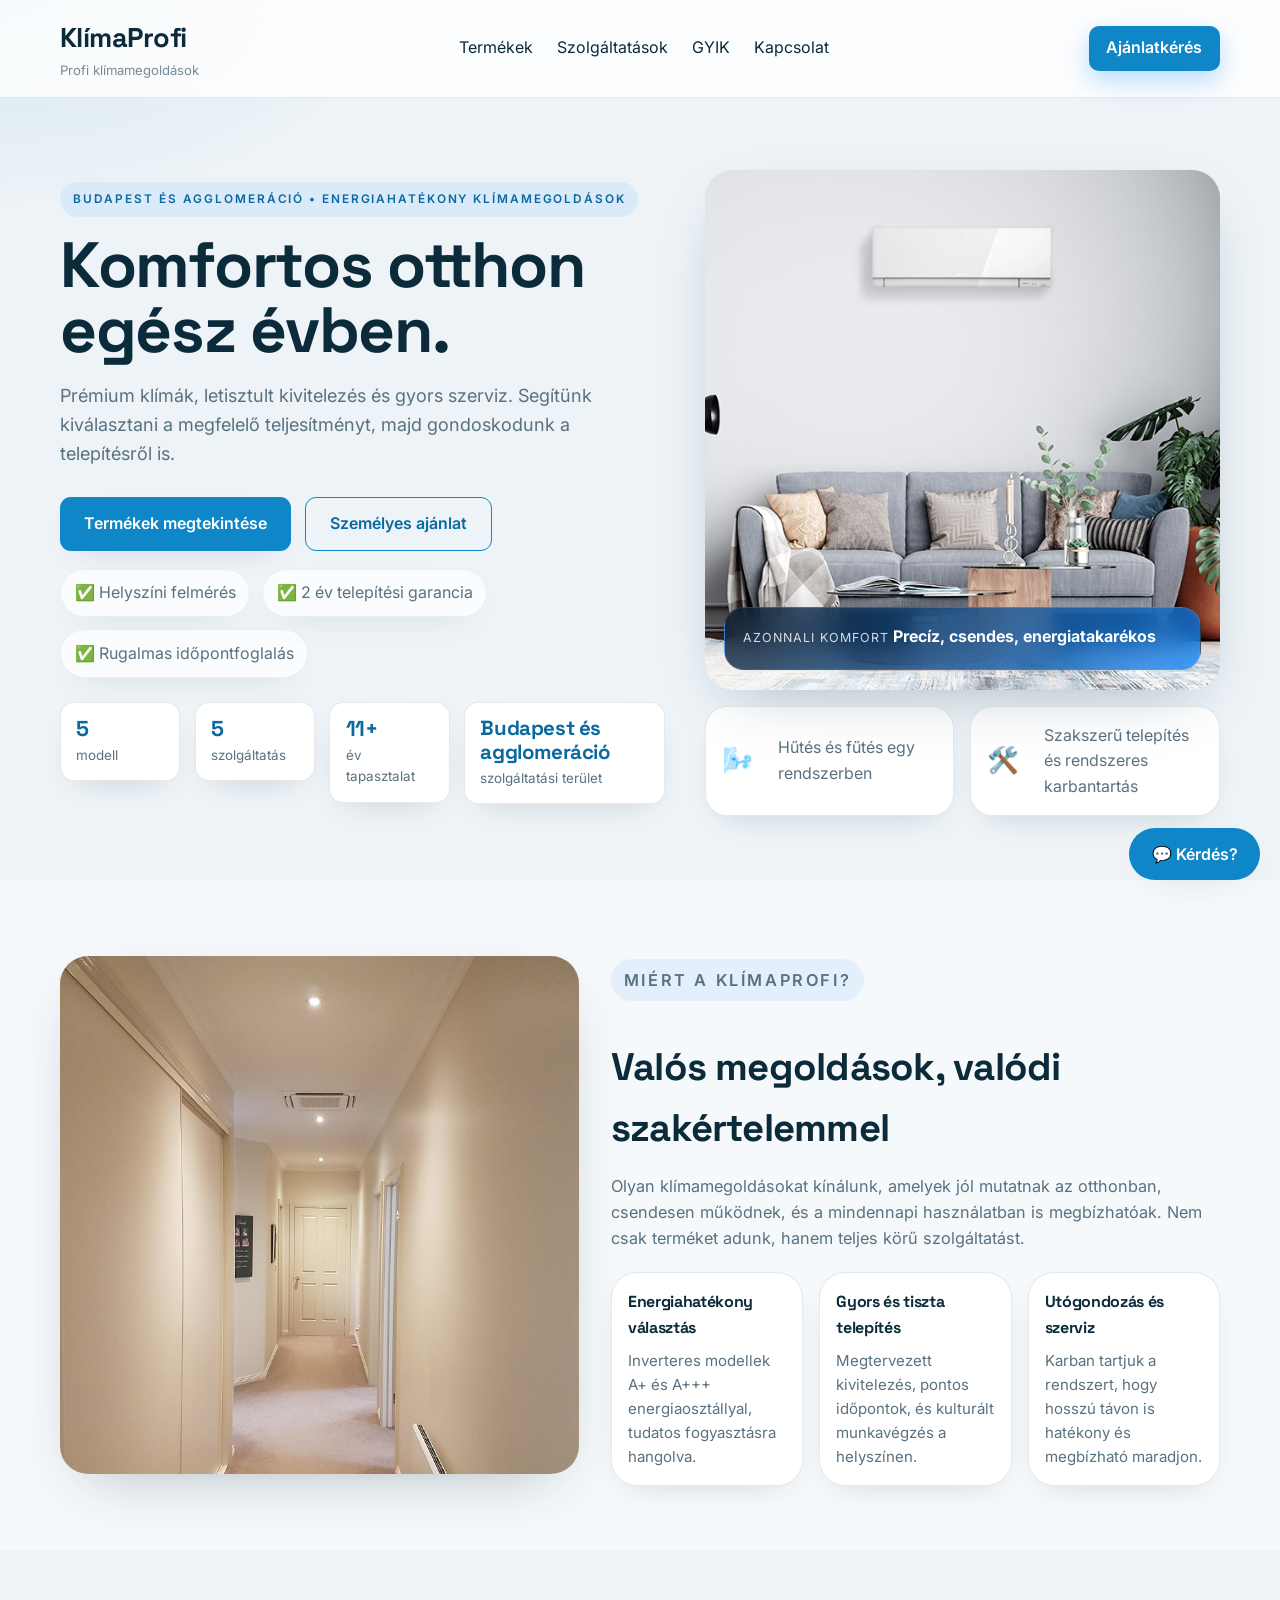
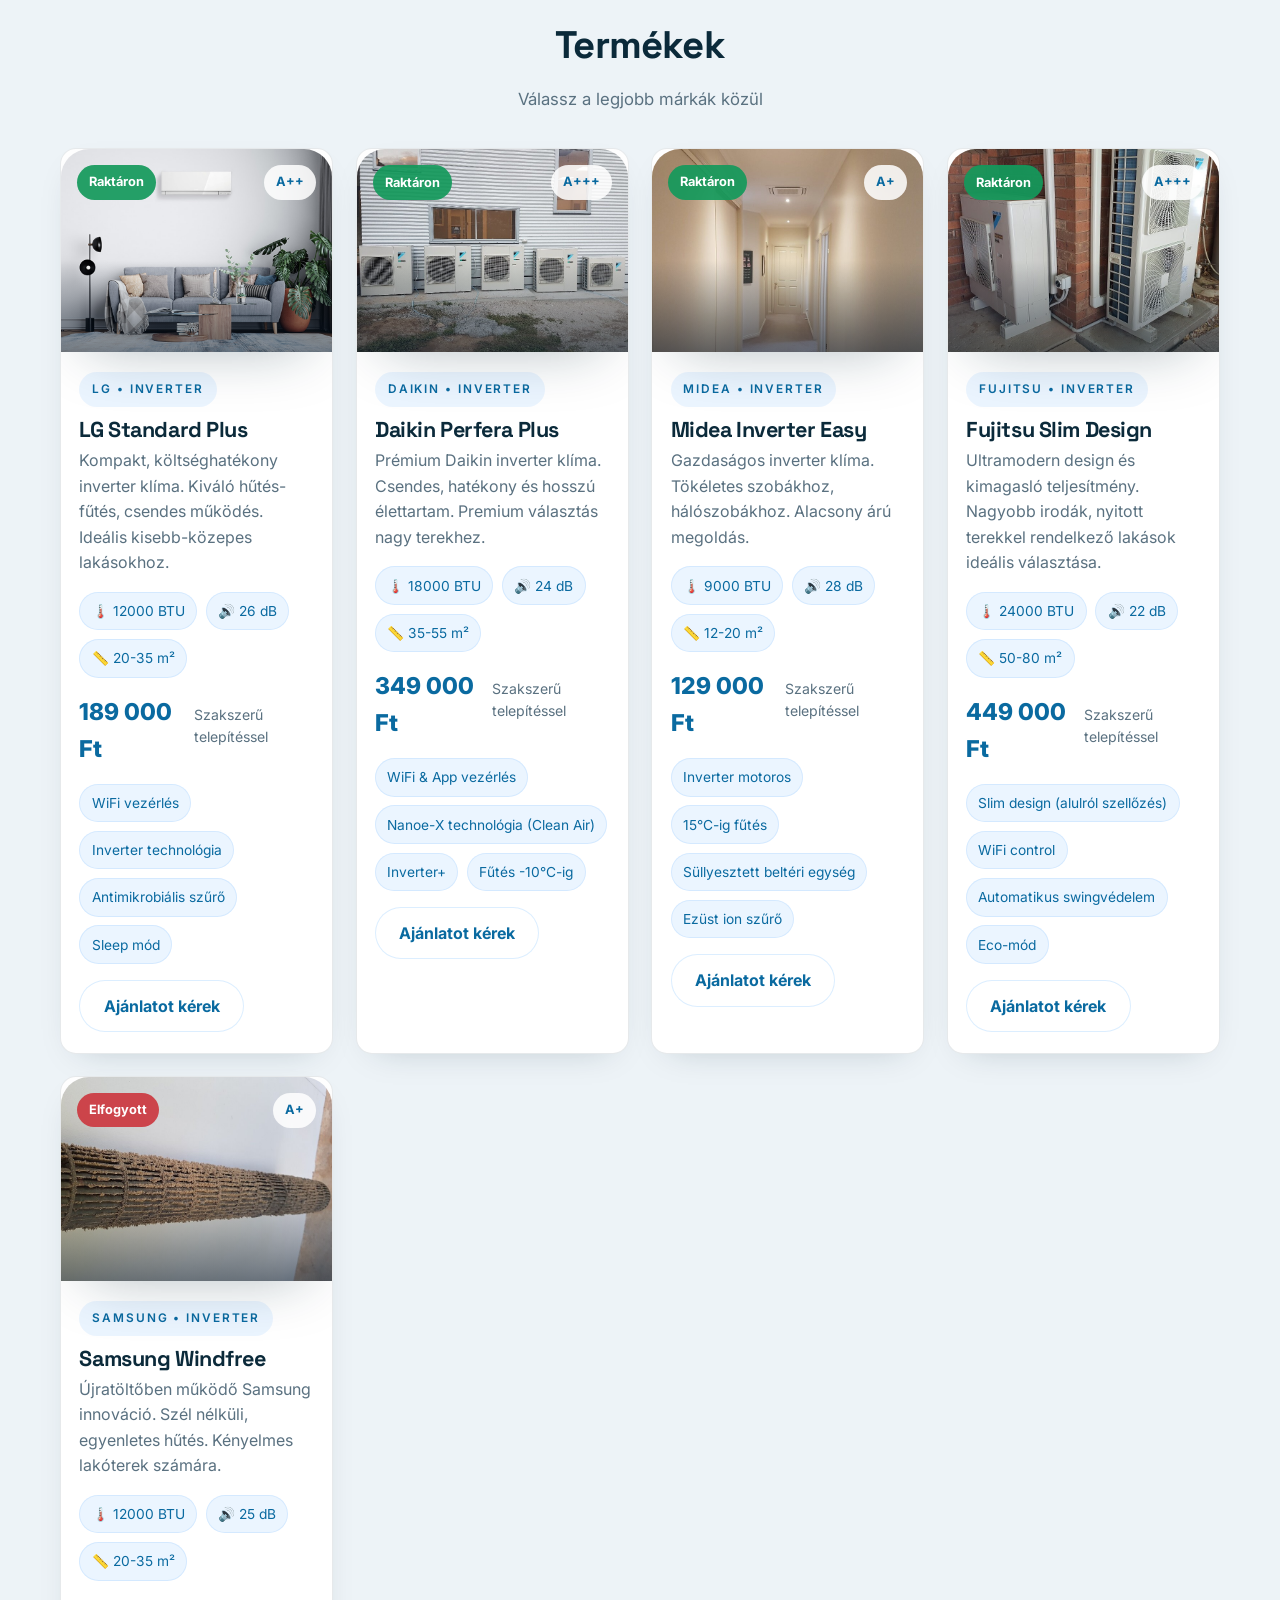
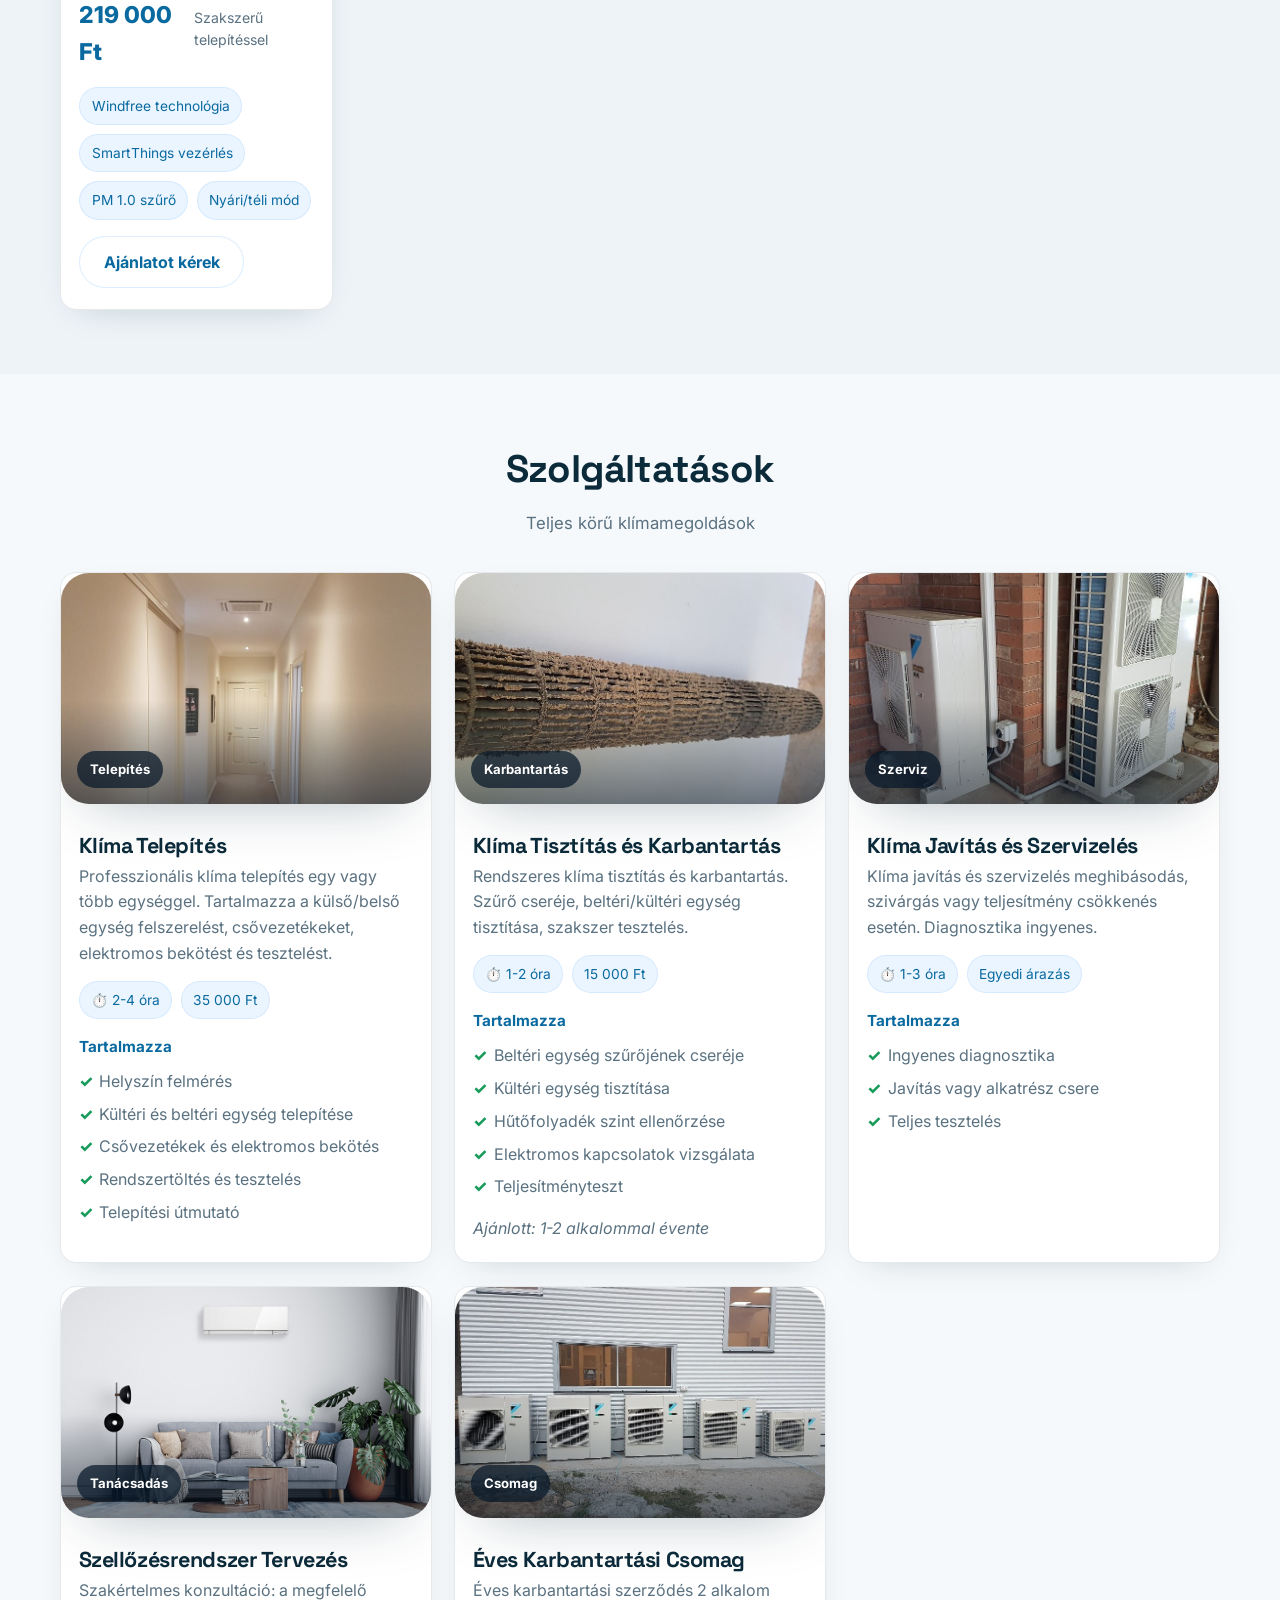
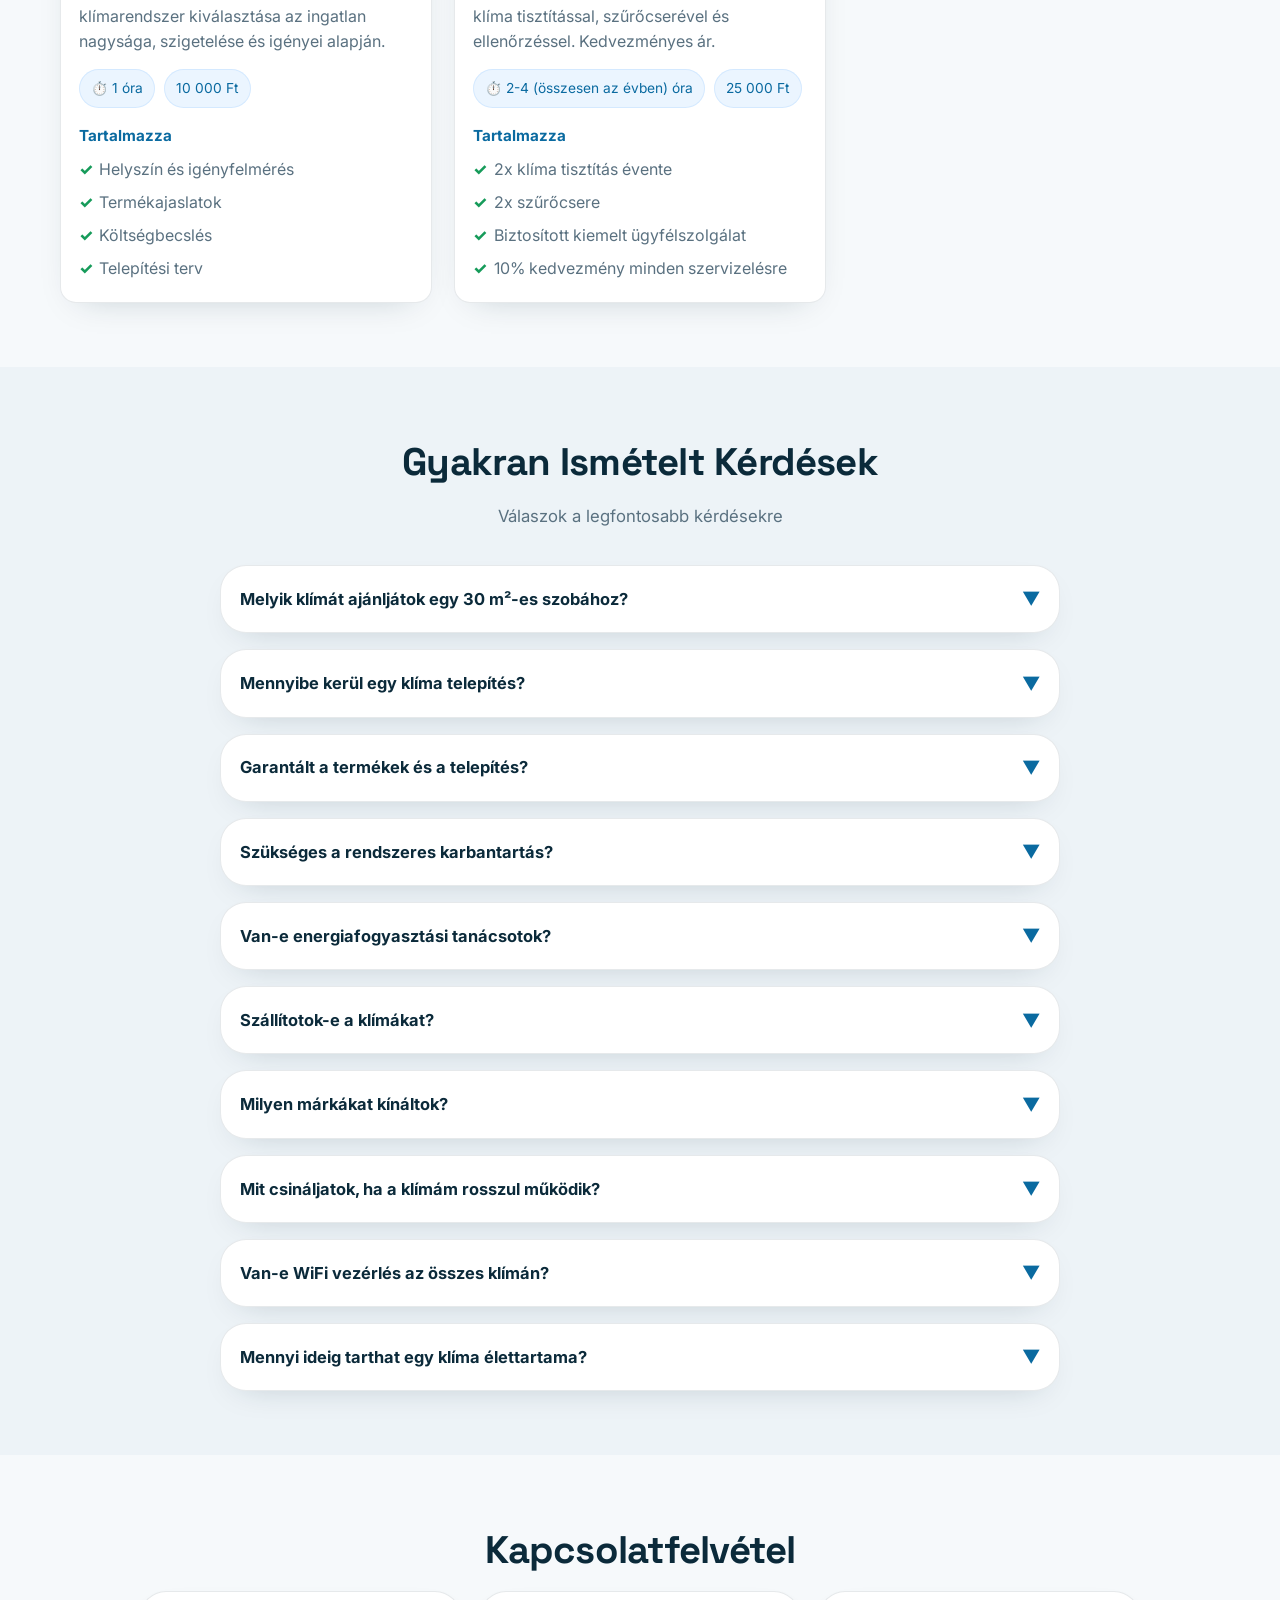
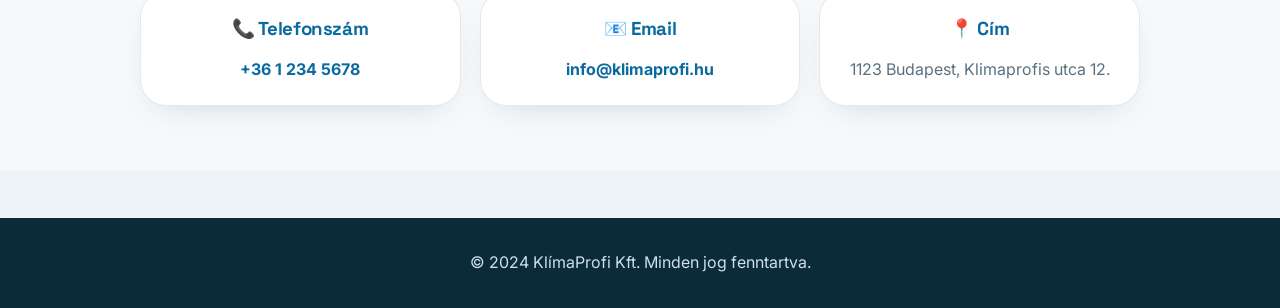
==== commit 44809a2b: "Add files via upload" ====
--- a/docs/index.html
+++ b/docs/index.html
@@ -205,7 +205,7 @@
             chatbotWindow.style.display = 'flex';
             chatbotToggle.style.display = 'none';
             if (chatbotMessages.children.length === 0) {
-                addMessage('Üdvözlöm! Anna vagyok a KlímaProfi ügyfélszolgálatáról. 😊 Miben segíthetek – klíma vásárlás, telepítés, tisztítás vagy szerviz?', 'bot');
+                addMessage('Üdvözlöm! Anna vagyok a KlímaProfi ügyfélszolgálatától. 😊 Miben segíthetek?', 'bot');
             }
         });
 
--- a/docs/style.css
+++ b/docs/style.css
@@ -975,3 +975,10 @@
 }
 .chatbot-header { background: var(--primary) !important; }
 @media (prefers-reduced-motion: reduce) { * { transition: none !important; scroll-behavior: auto !important; } }
+
+/* NAV SZÖVEGSZÍN JAVÍTÁS – a világos sávon sötét, olvasható szöveg */
+.logo h1 { color: var(--text) !important; }
+.logo .tagline, .navbar .tagline { color: var(--muted) !important; }
+.nav-links a { color: var(--text) !important; }
+.nav-links a:hover { color: var(--primary-dark) !important; }
+.nav-cta { color: #fff !important; }
